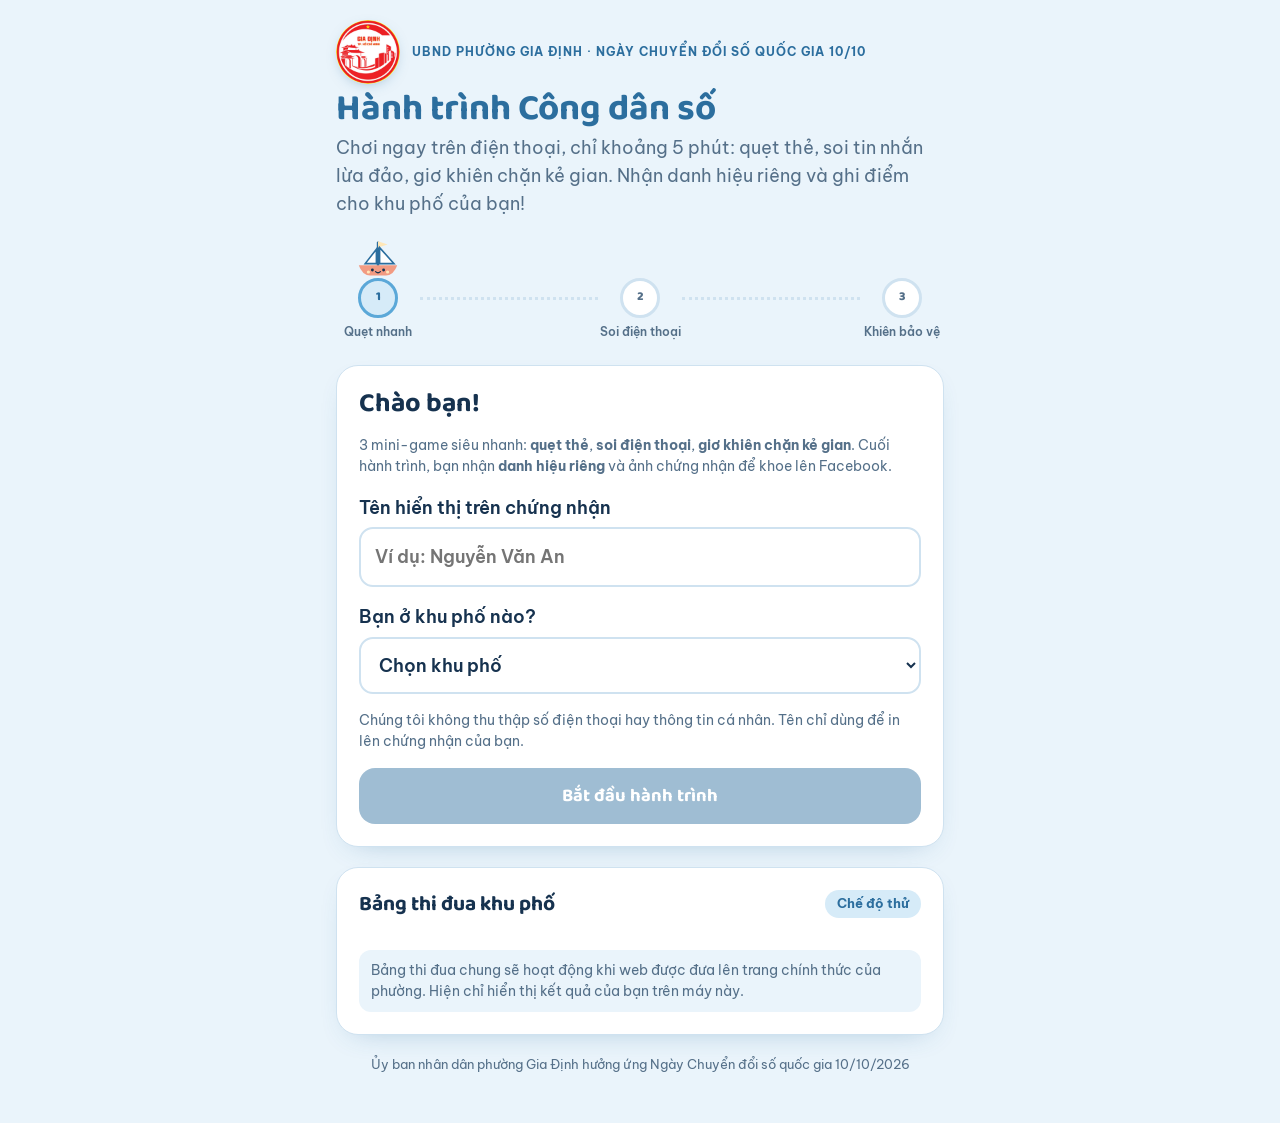
==== index.html @ 7b620f3d "Thêm web Hành trình Công dân số và game Phiêu lưu Công dân số" ====
<!doctype html>
<html lang="vi">
<head>
<meta charset="utf-8">
<meta name="viewport" content="width=device-width, initial-scale=1, viewport-fit=cover">
<title>Hành trình Công dân số</title>
<link rel="icon" href="[data-uri]">
<link rel="preconnect" href="https://fonts.googleapis.com">
<link rel="preconnect" href="https://fonts.gstatic.com" crossorigin>
<link rel="stylesheet" href="https://fonts.googleapis.com/css2?family=Baloo+2:wght@600;700;800&family=Be+Vietnam+Pro:wght@400;500;600;700&display=swap">
<style>
/* Bố cục: một thẻ trung tâm như "tấm vé hành trình", 3 trạm nối bằng đường chấm; mọi màn hình nằm trong thẻ, bảng thi đua bên dưới. */
:root{
  --bg:#EAF4FB; --card:#FFFFFF; --ink:#16324F; --muted:#557089; --line:#CFE2F0;
  --sea:#5BA8D8; --sea-deep:#2C6E9E; --sea-soft:#D6EBF8; --sand:#FFE7B8; --coral:#F29B82;
  --ok:#2E9E6B; --ok-soft:#DDF3E8; --bad:#D0563F; --bad-soft:#FBE3DD;
  --f-display:"Baloo 2","Be Vietnam Pro",system-ui,sans-serif;
  --f-body:"Be Vietnam Pro",system-ui,-apple-system,"Segoe UI",Roboto,sans-serif;
}
@media (prefers-color-scheme: dark){:root:not([data-theme="light"]){
  --bg:#0E1C2A; --card:#15283B; --ink:#E3EEF7; --muted:#9DB5CA; --line:#27425C;
  --sea:#7CC0EA; --sea-deep:#A9D6F3; --sea-soft:#1D3A55; --sand:#4A3B1C; --coral:#F2A48D;
  --ok:#6AD3A0; --ok-soft:#173A2B; --bad:#F08A74; --bad-soft:#3E2019; color-scheme:dark}}
:root[data-theme="dark"]{
  --bg:#0E1C2A; --card:#15283B; --ink:#E3EEF7; --muted:#9DB5CA; --line:#27425C;
  --sea:#7CC0EA; --sea-deep:#A9D6F3; --sea-soft:#1D3A55; --sand:#4A3B1C; --coral:#F2A48D;
  --ok:#6AD3A0; --ok-soft:#173A2B; --bad:#F08A74; --bad-soft:#3E2019; color-scheme:dark}

*{box-sizing:border-box}
[hidden]{display:none!important}
body{margin:0;background:var(--bg);color:var(--ink);font-family:var(--f-body);font-size:18px;line-height:1.55}
.wrap{max-width:640px;margin:0 auto;padding-inline:16px;padding-block:20px 48px;display:grid;gap:20px}
h1,h2,h3{font-family:var(--f-display);line-height:1.15;margin:0;text-wrap:balance}
p{margin:0}
:focus-visible{outline:3px solid var(--coral);outline-offset:2px}

.masthead{display:grid;gap:4px;text-align:left}
.eyebrow{font-size:.78rem;letter-spacing:.08em;text-transform:uppercase;color:var(--sea-deep);font-weight:700}
.masthead h1{font-size:2.3rem;color:var(--sea-deep)}
.masthead p{color:var(--muted)}
.brand{display:flex;align-items:center;gap:12px}
.brand img{width:64px;height:64px;flex:none;border-radius:50%;box-shadow:0 4px 14px -6px rgba(44,110,158,.5)}

/* Trạm */
.route{display:flex;align-items:center;gap:0;padding-block:4px}
.stop{display:grid;justify-items:center;gap:4px;flex:none;width:84px;text-align:center;font-size:.78rem;color:var(--muted);font-weight:600}
.dot{width:40px;height:40px;border-radius:50%;background:var(--card);border:3px solid var(--line);display:grid;place-items:center;font-family:var(--f-display);font-weight:800;color:var(--muted)}
.stop.on .dot{border-color:var(--sea);color:var(--sea-deep);background:var(--sea-soft)}
.stop.done .dot{border-color:var(--ok);background:var(--ok);color:var(--card)}
.path{flex:1;min-width:12px;height:0;border-top:3px dotted var(--line);margin-bottom:22px}
.path.done{border-color:var(--ok)}

/* Thuyền nhỏ chạy trên lộ trình */
.route{position:relative;padding-top:40px}
#boat{position:absolute;top:0;left:0;width:48px;height:40px;transform:translateX(var(--bx,20px));transition:transform 1.5s cubic-bezier(.45,.05,.25,1);pointer-events:none}
#boat svg,.voyage .ship svg{display:block;width:100%;height:100%;animation:bob 1.6s ease-in-out infinite}
.hull{fill:var(--coral)} .sail{fill:var(--card);stroke:var(--sea-deep);stroke-width:2} .flag{fill:var(--sand)} .face{fill:var(--ink)} .cheek{fill:var(--sand)} .mast{stroke:var(--sea-deep);stroke-width:3;stroke-linecap:round}
@keyframes bob{0%,100%{transform:translateY(0) rotate(-3deg)}50%{transform:translateY(-4px) rotate(3deg)}}

/* Cảnh qua chặng */
.voyage{position:relative;height:150px;border-radius:18px;overflow:hidden;background:linear-gradient(var(--sea-soft),var(--card))}
.voyage .sun{position:absolute;right:26px;top:18px;width:38px;height:38px;border-radius:50%;background:var(--sand);box-shadow:0 0 0 8px color-mix(in srgb,var(--sand) 45%,transparent)}
.voyage .wave{position:absolute;left:0;right:0;height:46px;background:radial-gradient(circle at 20px -8px,transparent 22px,var(--sea) 23px) 0 0/40px 46px repeat-x;animation:drift 3s linear infinite}
.voyage .wave.w1{bottom:0;opacity:.9}
.voyage .wave.w2{bottom:12px;opacity:.45;animation-duration:5s;animation-direction:reverse}
@keyframes drift{to{background-position:40px 0}}
.voyage .ship{position:absolute;bottom:26px;left:-70px;width:78px;height:64px;animation:sail 2.6s cubic-bezier(.3,.1,.3,1) forwards}
@keyframes sail{to{left:calc(100% - 100px)}}
.voyage .isle{position:absolute;bottom:22px;right:14px;width:74px;height:30px;border-radius:50% 50% 0 0;background:var(--ok)}
.voyage .isle::after{content:"";position:absolute;left:32px;top:-26px;width:4px;height:28px;background:var(--sea-deep)}
.voyage .isle::before{content:"";position:absolute;left:36px;top:-26px;width:22px;height:14px;background:var(--coral);clip-path:polygon(0 0,100% 50%,0 100%)}
.confetti{position:absolute;inset:0;pointer-events:none;overflow:hidden}
.confetti i{position:absolute;top:-14px;width:9px;height:14px;border-radius:3px;animation:fall 2.4s ease-in forwards}
@keyframes fall{to{transform:translateY(190px) rotate(540deg);opacity:0}}
.enter{animation:pop .45s cubic-bezier(.2,.9,.3,1.3)}
@keyframes pop{from{transform:translateY(14px) scale(.97)}to{transform:none}}
@media (prefers-reduced-motion: reduce){#boat svg,.voyage .ship svg,.voyage .wave,.confetti i,.enter{animation:none!important}.voyage .ship{animation:none;left:calc(100% - 100px)}#boat{transition:none}}

.card{background:var(--card);border:1px solid var(--line);border-radius:22px;padding:22px;display:grid;gap:16px;box-shadow:0 10px 30px -18px rgba(44,110,158,.45)}
label.f{display:grid;gap:6px;font-weight:600}
input[type=text],select{font:inherit;padding:14px 14px;border-radius:14px;border:2px solid var(--line);background:var(--card);color:var(--ink);min-height:54px;width:100%}
input[type=text]:focus,select:focus{border-color:var(--sea);outline:none}
.hint{font-size:.85rem;color:var(--muted)}
.btn{font:inherit;font-family:var(--f-display);font-weight:700;font-size:1.15rem;border:0;border-radius:16px;padding:12px 20px;min-height:56px;background:var(--sea-deep);color:var(--card);cursor:pointer;width:100%}
.btn.soft{background:var(--sea-soft);color:var(--sea-deep)}
.btn:disabled{opacity:.45;cursor:not-allowed}

.qhead{display:flex;justify-content:space-between;align-items:center;gap:10px;flex-wrap:wrap}
.chip{font-size:.8rem;font-weight:700;padding:4px 12px;border-radius:999px;background:var(--sea-soft);color:var(--sea-deep)}
.progress{height:8px;border-radius:99px;background:var(--sea-soft);overflow:hidden}
.progress i{display:block;height:100%;background:var(--sea);border-radius:99px;transition:width .3s}
.scene{background:var(--sand);border-radius:16px;padding:14px 16px;font-size:.98rem;display:grid;gap:4px}
.scene small{font-weight:700;font-size:.75rem;letter-spacing:.06em;text-transform:uppercase;opacity:.75}
.q{font-size:1.25rem;font-weight:600;font-family:var(--f-body)}
.opts{display:grid;gap:10px}
.opt{font:inherit;text-align:left;padding:14px 16px;border-radius:14px;border:2px solid var(--line);background:var(--card);color:var(--ink);cursor:pointer;min-height:56px}
.opt:hover:not(:disabled){border-color:var(--sea)}
.opt.right{border-color:var(--ok);background:var(--ok-soft)}
.opt.wrong{border-color:var(--bad);background:var(--bad-soft)}
.opt.picked{border-color:var(--sea);background:var(--sea-soft)}
.opt:disabled{cursor:default}
.two{grid-template-columns:1fr 1fr}
.explain{border-radius:14px;padding:12px 14px;font-size:.95rem}
.explain.ok{background:var(--ok-soft)}
.explain.no{background:var(--bad-soft)}
.order-pool,.order-picked{display:grid;gap:8px}
.order-picked{min-height:56px;border:2px dashed var(--line);border-radius:14px;padding:8px;counter-reset:s}
.order-picked .opt{counter-increment:s}
.order-picked .opt::before{content:counter(s) ". ";font-weight:700;color:var(--sea-deep)}

.end-hero{position:relative}
.score-big{font-family:var(--f-display);font-size:3.2rem;font-weight:800;color:var(--sea-deep);line-height:1;font-variant-numeric:tabular-nums}
.cert{width:100%;height:auto;border-radius:12px;border:1px solid var(--line)}

.board{display:grid;gap:8px;margin:0;padding:0;list-style:none;counter-reset:r}
.board li{display:grid;grid-template-columns:34px 1fr auto;gap:10px;align-items:center;padding:10px 12px;border-radius:12px;background:var(--bg);counter-increment:r}
.board li::before{content:counter(r);font-family:var(--f-display);font-weight:800;color:var(--sea-deep);text-align:center}
.board li.me{outline:2px solid var(--sea)}
.board .n{min-width:0}
.board .n small{display:block;color:var(--muted);font-size:.8rem}
.board .p{font-family:var(--f-display);font-weight:800;font-variant-numeric:tabular-nums}
.bar{height:6px;border-radius:9px;background:var(--sea-soft);margin-top:4px;overflow:hidden}
.bar i{display:block;height:100%;background:var(--coral)}
.note{font-size:.85rem;color:var(--muted);background:var(--bg);border-radius:12px;padding:10px 12px}
footer{font-size:.8rem;color:var(--muted);text-align:center}
@media (prefers-reduced-motion: reduce){*{transition:none!important}}

/* ====== Bản 2: mini-game ====== */
.hud{display:flex;align-items:center;gap:8px;flex-wrap:wrap;position:sticky;top:0;z-index:5;background:var(--card);margin:-8px -8px 0;padding:8px;border-radius:14px}
.hud .chip{flex:none}
.hud .sp{flex:1}
.scorepill{font-family:var(--f-display);font-weight:800;font-size:1.15rem;color:var(--sea-deep);font-variant-numeric:tabular-nums;background:var(--sea-soft);border-radius:999px;padding:2px 14px;transition:transform .2s}
.scorepill.bump{animation:bump .35s}
@keyframes bump{50%{transform:scale(1.25)}}
.combo{font-family:var(--f-display);font-weight:800;font-size:.95rem;color:#fff;background:linear-gradient(90deg,#F2994A,#EB5757);border-radius:999px;padding:2px 12px;opacity:0;transform:scale(.6);transition:opacity .2s,transform .2s}
.combo.on{opacity:1;transform:scale(1)}
.combo.on.hot{animation:flame .6s ease-in-out infinite alternate}
@keyframes flame{to{box-shadow:0 0 16px 2px rgba(235,87,87,.6)}}
.iconbtn{font:inherit;border:2px solid var(--line);background:var(--card);color:var(--ink);border-radius:999px;width:40px;height:40px;display:grid;place-items:center;cursor:pointer;font-size:1rem}
.float{position:fixed;pointer-events:none;font-family:var(--f-display);font-weight:800;font-size:1.6rem;z-index:50;animation:floatup 1s ease-out forwards;text-shadow:0 2px 0 var(--card)}
.float.ok{color:var(--ok)} .float.no{color:var(--bad)}
@keyframes floatup{from{transform:translate(-50%,0) scale(.8);opacity:1}to{transform:translate(-50%,-70px) scale(1.15);opacity:0}}
.shake{animation:shake .4s}
@keyframes shake{20%{transform:translateX(-8px)}40%{transform:translateX(8px)}60%{transform:translateX(-5px)}80%{transform:translateX(5px)}}
.flash-ok{animation:fok .5s} .flash-no{animation:fno .5s}
@keyframes fok{from{box-shadow:0 0 0 6px var(--ok)}}
@keyframes fno{from{box-shadow:0 0 0 6px var(--bad)}}

.intro{display:grid;gap:14px;text-align:center;justify-items:center}
.intro .big{font-size:3rem;line-height:1}
.intro h2{font-size:1.9rem;color:var(--sea-deep)}
.intro ul{text-align:left;margin:0;padding-left:1.1em;display:grid;gap:6px;color:var(--muted)}
.count3{font-family:var(--f-display);font-size:5rem;font-weight:800;color:var(--coral);animation:cnt .8s ease-out}
@keyframes cnt{from{transform:scale(2.2);opacity:0}to{transform:scale(1);opacity:1}}

/* Chặng 1: quẹt thẻ */
.deck{position:relative;height:290px;touch-action:pan-y;user-select:none}
.deck .ghost{position:absolute;inset:14px 18px -8px;border-radius:24px;background:var(--sea-soft);transform:rotate(-3deg)}
.swipe{position:absolute;inset:0;border-radius:24px;background:linear-gradient(160deg,var(--card),var(--sea-soft));border:2px solid var(--line);display:grid;place-items:center;padding:34px 22px 64px;text-align:center;font-size:1.2rem;font-weight:600;cursor:grab;touch-action:none;box-shadow:0 14px 30px -18px rgba(22,50,79,.5);animation:dealin .35s cubic-bezier(.2,.9,.3,1.2)}
@keyframes dealin{from{transform:translateY(30px) scale(.9);opacity:0}}
.swipe.fly{transition:transform .35s ease-in,opacity .35s}
.swipe .tag{position:absolute;top:14px;left:16px;font-size:.72rem;font-weight:700;letter-spacing:.08em;text-transform:uppercase;color:var(--sea-deep)}
.stamp{position:absolute;top:18px;font-family:var(--f-display);font-weight:800;font-size:1.6rem;padding:2px 12px;border:4px solid;border-radius:10px;opacity:0}
.stamp.yes{right:16px;color:var(--ok);transform:rotate(12deg)}
.stamp.no{left:16px;color:var(--bad);transform:rotate(-12deg)}
.timer{height:10px;border-radius:99px;background:var(--sea-soft);overflow:hidden}
.timer i{display:block;height:100%;width:100%;background:linear-gradient(90deg,var(--ok),#F2C94C,var(--bad));background-size:300% 100%;transform-origin:left}
.timer.run i{animation:tick var(--t,12s) linear forwards}
@keyframes tick{from{transform:scaleX(1);background-position:0 0}to{transform:scaleX(0);background-position:100% 0}}
.yn{display:grid;grid-template-columns:1fr 1fr;gap:10px}
.btn.no{background:var(--bad)} .btn.yes{background:var(--ok)}
.fb{border-radius:14px;padding:10px 14px;font-size:.95rem;min-height:3.2em}
.fb.ok{background:var(--ok-soft)} .fb.no{background:var(--bad-soft)}
.fb:empty{background:transparent}

/* Chặng 2: điện thoại */
.phone{margin:0 auto;width:min(100%,330px);border-radius:38px;background:#111;padding:12px;box-shadow:0 18px 40px -20px rgba(0,0,0,.7)}
.phone.buzz{animation:buzz .5s}
@keyframes buzz{10%,50%,90%{transform:translateX(-3px) rotate(-1deg)}30%,70%{transform:translateX(3px) rotate(1deg)}}
.screen{border-radius:28px;min-height:330px;background:linear-gradient(170deg,#1f3b57,#0f2236);color:#fff;padding:14px 12px 16px;display:grid;align-content:start;gap:10px;position:relative;overflow:hidden}
.sbar{display:flex;justify-content:space-between;font-size:.72rem;opacity:.8;padding:0 8px}
.notif{background:rgba(255,255,255,.95);color:#16324F;border-radius:18px;padding:12px 14px;display:grid;gap:6px;animation:drop .5s cubic-bezier(.2,.9,.3,1.3)}
@keyframes drop{from{transform:translateY(-120%);opacity:0}}
.notif .app{display:flex;align-items:center;gap:8px;font-size:.75rem;font-weight:700;color:#557089;text-transform:uppercase;letter-spacing:.05em}
.notif .app b{width:22px;height:22px;border-radius:6px;display:grid;place-items:center;color:#fff;font-size:.7rem}
.notif .from{font-weight:700;font-size:1rem}
.notif .msg{font-size:1rem;line-height:1.6}
.callbox{display:grid;justify-items:center;gap:6px;padding:10px 0;text-align:center;animation:drop .5s}
.callbox .av{width:74px;height:74px;border-radius:50%;background:linear-gradient(135deg,#F29B82,#F2C94C);display:grid;place-items:center;font-family:var(--f-display);font-weight:800;font-size:1.8rem;color:#16324F;animation:ring 1.2s ease-out infinite}
@keyframes ring{0%{box-shadow:0 0 0 0 rgba(255,255,255,.5)}100%{box-shadow:0 0 0 22px rgba(255,255,255,0)}}
.callbox .who{font-weight:700;font-size:1.1rem}
.callbox .sub{font-size:.8rem;opacity:.75}
.bubble{background:rgba(255,255,255,.95);color:#16324F;border-radius:16px 16px 16px 4px;padding:10px 12px;font-size:1rem;line-height:1.6;animation:drop .5s}
.seg{border-radius:6px;padding:1px 2px;cursor:pointer;transition:background .2s;-webkit-tap-highlight-color:transparent}
.seg:hover{background:rgba(91,168,216,.18)}
.seg.found,.seg.reveal{background:#FBE3DD;color:#B03A22;outline:2px solid #D0563F}
.seg.found::after,.seg.reveal::after{content:attr(data-f);display:inline-block;margin-left:4px;vertical-align:1px;white-space:nowrap;background:#D0563F;color:#fff;font-size:.68rem;font-weight:700;padding:1px 6px;border-radius:6px;z-index:2;animation:pop .3s}
.seg.nope{animation:shake .35s}
.seg.done{cursor:default}
.scan{font-size:.9rem;color:var(--muted);text-align:center}
.scan b{color:var(--coral)}
.verdict{display:grid;grid-template-columns:1fr 1fr;gap:10px}
.stampbig{position:absolute;inset:0;display:grid;place-items:center;pointer-events:none}
.stampbig span{font-family:var(--f-display);font-weight:800;font-size:2.2rem;padding:4px 18px;border:5px solid;border-radius:14px;transform:rotate(-12deg);background:rgba(255,255,255,.9);animation:slam .35s cubic-bezier(.2,.9,.3,1.4)}
.swipe .stampbig{inset:auto 0 16px 0;display:flex;justify-content:center}
.swipe .stampbig span{font-size:1.5rem;background:var(--card)}
@keyframes slam{from{transform:rotate(-12deg) scale(2.4);opacity:0}}

/* Chặng 3: khiên */
.arena{position:relative;height:250px;border-radius:20px;background:radial-gradient(circle at 50% 110%,var(--sea-soft) 0 45%,transparent 46%),linear-gradient(var(--bg),var(--card));overflow:hidden;border:1px solid var(--line)}
.hero{position:absolute;left:50%;bottom:14px;transform:translateX(-50%);width:70px;height:70px;border-radius:50%;background:var(--sea-deep);display:grid;place-items:center;color:#fff;font-family:var(--f-display);font-weight:800;font-size:.8rem;text-align:center;line-height:1.1}
.hero::before{content:"";position:absolute;inset:-16px;border-radius:50%;border:4px solid transparent}
.hero.guard::before{border-color:var(--ok);background:color-mix(in srgb,var(--ok) 18%,transparent);animation:guard .6s ease-out}
.hero.hit{animation:shake .4s;background:var(--bad)}
@keyframes guard{from{transform:scale(.4);opacity:0}}
.attack{position:absolute;left:50%;top:10px;width:min(86%,420px);transform:translateX(-50%);background:var(--card);border:2px solid var(--bad);color:var(--ink);border-radius:16px;padding:10px 12px;font-size:.98rem;font-weight:600;text-align:center;box-shadow:0 10px 24px -14px rgba(208,86,63,.7)}
.attack small{display:block;color:var(--bad);font-size:.72rem;letter-spacing:.08em;text-transform:uppercase;font-weight:800}
.attack.go{animation:approach var(--t,12s) linear forwards}
@keyframes approach{to{top:110px}}
.attack.blocked{animation:burst .5s ease-out forwards}
@keyframes burst{to{transform:translateX(-50%) scale(1.3);opacity:0;filter:blur(2px)}}
.attack.through{animation:none;top:110px;border-style:dashed}
.shields{display:grid;gap:10px}
.shield{font:inherit;font-weight:600;text-align:left;display:flex;gap:10px;align-items:center;padding:12px 14px;border-radius:14px;border:2px solid var(--line);background:var(--card);color:var(--ink);cursor:pointer;min-height:56px}
.shield::before{content:"";flex:none;width:26px;height:30px;background:var(--sea);clip-path:polygon(50% 0,100% 18%,92% 62%,50% 100%,8% 62%,0 18%)}
.shield:hover:not(:disabled){border-color:var(--sea)}
.shield.right{border-color:var(--ok);background:var(--ok-soft)} .shield.right::before{background:var(--ok)}
.shield.wrong{border-color:var(--bad);background:var(--bad-soft)} .shield.wrong::before{background:var(--bad)}
.shield:disabled{cursor:default}

/* Danh hiệu */
.badge{display:grid;justify-items:center;gap:8px;text-align:center;perspective:800px}
.medal{width:150px;height:150px;animation:flipin 1s cubic-bezier(.2,.9,.3,1.2)}
@keyframes flipin{from{transform:rotateY(540deg) scale(.3);opacity:0}}
.badge .lbl{font-size:.8rem;font-weight:700;letter-spacing:.08em;text-transform:uppercase;color:var(--muted)}
.badge h2{font-size:2rem;color:var(--coral)}
.statrow{display:grid;grid-template-columns:repeat(3,1fr);gap:8px}
.stat{background:var(--bg);border-radius:14px;padding:10px 6px;text-align:center}
.stat b{display:block;font-family:var(--f-display);font-size:1.4rem;color:var(--sea-deep);font-variant-numeric:tabular-nums}
.stat span{font-size:.75rem;color:var(--muted)}
@media (prefers-reduced-motion: reduce){.swipe,.notif,.bubble,.callbox,.medal,.stampbig span,.count3,.float{animation:none!important}.attack.go{animation-duration:0s}}

</style>
</head>
<body>

<div class="wrap">
  <header class="masthead">
    <div class="brand">
      <img id="logo" src="[data-uri]" alt="Logo phường Gia Định, TP. Hồ Chí Minh" width="64" height="64">
      <span class="eyebrow">UBND phường Gia Định · Ngày Chuyển đổi số quốc gia 10/10</span>
    </div>
    <h1>Hành trình Công dân số</h1>
    <p>Chơi ngay trên điện thoại, chỉ khoảng 5 phút: quẹt thẻ, soi tin nhắn lừa đảo, giơ khiên chặn kẻ gian. Nhận danh hiệu riêng và ghi điểm cho khu phố của bạn!</p>
  </header>

  <nav class="route" aria-label="Các chặng">
    <div id="boat"><svg viewBox="0 0 60 50" aria-hidden="true"><line class="mast" x1="30" y1="6" x2="30" y2="34"/><path class="flag" d="M30 4 L42 8 L30 12Z"/><path class="sail" d="M32 12 L50 32 L32 32Z"/><path class="sail" d="M28 14 L14 32 L28 32Z"/><path class="hull" d="M6 34 H54 Q50 46 40 47 H20 Q10 46 6 34Z"/><circle class="face" cx="23" cy="40" r="1.8"/><circle class="face" cx="37" cy="40" r="1.8"/><path d="M27 42 Q30 45 33 42" fill="none" stroke="var(--ink)" stroke-width="1.6" stroke-linecap="round"/><circle class="cheek" cx="18" cy="42.5" r="2"/><circle class="cheek" cx="42" cy="42.5" r="2"/></svg></div>
    <div class="stop" id="st-0"><span class="dot">1</span>Quẹt nhanh</div>
    <span class="path" id="pa-0"></span>
    <div class="stop" id="st-1"><span class="dot">2</span>Soi điện thoại</div>
    <span class="path" id="pa-1"></span>
    <div class="stop" id="st-2"><span class="dot">3</span>Khiên bảo vệ</div>
  </nav>

  <!-- Màn bắt đầu -->
  <section class="card" id="scr-start">
    <h2>Chào bạn!</h2>
    <p class="hint">3 mini-game siêu nhanh: <b>quẹt thẻ</b>, <b>soi điện thoại</b>, <b>giơ khiên chặn kẻ gian</b>. Cuối hành trình, bạn nhận <b>danh hiệu riêng</b> và ảnh chứng nhận để khoe lên Facebook.</p>
    <label class="f" for="name">Tên hiển thị trên chứng nhận
      <input type="text" id="name" maxlength="40" placeholder="Ví dụ: Nguyễn Văn An" autocomplete="off">
    </label>
    <label class="f" for="kp">Bạn ở khu phố nào?
      <select id="kp"></select>
    </label>
    <p class="hint">Chúng tôi không thu thập số điện thoại hay thông tin cá nhân. Tên chỉ dùng để in lên chứng nhận của bạn.</p>
    <button class="btn" id="go" type="button">Bắt đầu hành trình</button>
  </section>

  <!-- Màn chơi -->
  <section class="card" id="scr-play" hidden>
    <div class="hud">
      <span class="chip" id="hud-stage"></span>
      <span class="combo" id="hud-combo">COMBO x2</span>
      <span class="sp"></span>
      <span class="scorepill" id="hud-score">0</span>
      <button class="iconbtn" id="snd" type="button" aria-label="Tắt âm thanh" title="Bật/tắt âm thanh">♪</button>
    </div>
    <div id="play"></div>
  </section>


  <!-- Màn qua trạm -->
  <section class="card" id="scr-stage" hidden>
    <div class="voyage" id="voyage"><span class="sun"></span><span class="isle"></span><div class="ship"><svg viewBox="0 0 60 50" aria-hidden="true"><line class="mast" x1="30" y1="6" x2="30" y2="34"/><path class="flag" d="M30 4 L42 8 L30 12Z"/><path class="sail" d="M32 12 L50 32 L32 32Z"/><path class="sail" d="M28 14 L14 32 L28 32Z"/><path class="hull" d="M6 34 H54 Q50 46 40 47 H20 Q10 46 6 34Z"/><circle class="face" cx="23" cy="40" r="1.8"/><circle class="face" cx="37" cy="40" r="1.8"/><path d="M27 42 Q30 45 33 42" fill="none" stroke="var(--ink)" stroke-width="1.6" stroke-linecap="round"/><circle class="cheek" cx="18" cy="42.5" r="2"/><circle class="cheek" cx="42" cy="42.5" r="2"/></svg></div><span class="wave w2"></span><span class="wave w1"></span><div class="confetti" id="conf-s"></div></div>
    <span class="chip" id="sg-chip"></span>
    <h2 id="sg-title"></h2>
    <p id="sg-text"></p>
    <button class="btn" id="sg-next" type="button">Sang chặng tiếp theo</button>
  </section>

  <!-- Màn kết thúc -->
  <section class="card end-hero" id="scr-end" hidden>
    <div class="confetti" id="conf-e"></div>
    <div class="badge">
      <span class="lbl">Danh hiệu của bạn</span>
      <div id="medal"></div>
      <h2 id="end-title"></h2>
      <p id="end-msg"></p>
    </div>
    <div class="statrow">
      <div class="stat"><b id="end-score">0</b><span id="end-max">điểm</span></div>
      <div class="stat"><b id="end-combo">0</b><span>combo dài nhất</span></div>
      <div class="stat"><b id="end-flags">0</b><span>dấu hiệu lừa soi ra</span></div>
    </div>
    <canvas id="cv" width="1200" height="840" hidden></canvas>
    <img id="cert" class="cert" alt="Chứng nhận hoàn thành Hành trình Công dân số">
    <p class="hint" id="save-hint">Trên điện thoại: nhấn giữ vào ảnh để lưu, rồi chia sẻ lên Facebook kèm #CongDanSoGiaDinh và thách bạn bè vượt điểm của bạn!</p>
    <button class="btn" id="save" type="button" hidden>Lưu ảnh chứng nhận</button>
    <button class="btn soft" id="again" type="button">Chơi lại để nâng điểm</button>
  </section>



  <section class="card" id="board-card">
    <div class="qhead"><h3>Bảng thi đua khu phố</h3><span class="chip" id="board-mode">Đang tải</span></div>
    <ol class="board" id="board"></ol>
    <p class="note" id="board-note">Đang kết nối bảng thi đua…</p>
  </section>

  <footer>Ủy ban nhân dân phường Gia Định hưởng ứng Ngày Chuyển đổi số quốc gia 10/10/2026</footer>
</div>

<script>
/* ===== Nội dung ===== */
const STAGES=[
 {name:"Quẹt nhanh",how:["Mỗi thẻ là một câu về dịch vụ số.","Quẹt PHẢI nếu ĐÚNG, quẹt TRÁI nếu SAI (hoặc bấm nút).","Có đồng hồ đếm ngược. Trả lời đúng liên tiếp để ăn COMBO!"],done:"Tay nhanh, đầu chắc! Bạn đã nắm vững kiến thức số."},
 {name:"Soi điện thoại",how:["Tin nhắn, email, cuộc gọi sẽ lần lượt hiện lên điện thoại.","Chạm vào những chỗ đáng ngờ để soi (+5 điểm mỗi dấu hiệu).","Rồi quyết định: CHẶN hay AN TOÀN?"],done:"Mắt tinh lắm! Kẻ gian khó lừa được bạn."},
 {name:"Khiên bảo vệ",how:["Kẻ gian tung đòn tấn công, lao dần về phía bạn.","Chọn đúng KHIÊN để chặn trước khi hết giờ.","Cuối chặng có nhiệm vụ đặc biệt!"],done:"Bạn đã sẵn sàng dùng dịch vụ số an toàn."}
];
const CARDS=[
 {t:"Tài khoản định danh điện tử mức 2 dùng được đầy đủ tiện ích trên VNeID.",a:true,e:"Mức 2 được Công an thu nhận ảnh chân dung, vân tay trực tiếp nên dùng được đầy đủ tiện ích."},
 {t:"Trang web có hình quốc huy trên đầu trang chắc chắn là trang của cơ quan nhà nước.",a:false,e:"Quốc huy có thể bị làm giả. Hãy xem tên miền: trang nhà nước kết thúc bằng .gov.vn."},
 {t:"Dịch vụ công \"toàn trình\" là từ nộp hồ sơ, nộp phí đến nhận kết quả đều làm trên mạng.",a:true,e:"Đúng vậy, làm trọn vẹn trên mạng, không phải mang bản giấy lên phường."},
 {t:"Ảnh chụp chữ ký tay dán vào văn bản có giá trị như chữ ký số.",a:false,e:"Ảnh chữ ký ai cũng sao chép được. Chữ ký số xác thực được người ký và phát hiện nếu văn bản bị sửa."},
 {t:"Bằng lái xe, thẻ BHYT đã tích hợp trên VNeID có giá trị như bản giấy khi xuất trình.",a:true,e:"Giấy tờ đã tích hợp và hiển thị trên VNeID có giá trị như xuất trình bản giấy."},
 {t:"Làm tài khoản định danh điện tử mức 2 phải trả phí.",a:false,e:"Cấp tài khoản định danh điện tử là miễn phí."},
 {t:"Có thể tra cứu tiến độ hồ sơ trực tuyến bằng mã hồ sơ.",a:true,e:"Nhớ lưu mã hồ sơ sau khi nộp để tra cứu bất cứ lúc nào."},
 {t:"Cán bộ phường có thể gọi điện, yêu cầu bạn cài ứng dụng qua đường link để làm hồ sơ.",a:false,e:"Cơ quan nhà nước không yêu cầu cài ứng dụng qua link gửi riêng. Chỉ cài ứng dụng từ CH Play hoặc App Store."}
];
const F=(t,f)=>({t,f});
const PHONE=[
 {kind:"sms",app:"Tin nhắn",col:"#2E9E6B",from:"NGANHANG",scam:true,
  segs:["Quý khách cần cập nhật sinh trắc học ",F("trước 17h hôm nay","Hối thúc gấp")," để tránh ",F("bị khóa tài khoản","Đe dọa"),". Truy cập: ",F("nganhang-sinhtrachoc.com","Link lạ")],
  e:"Kẻ gian có thể giả tên thương hiệu để tin nhắn chen vào luồng tin thật. Ngân hàng không gửi link bắt cập nhật sinh trắc học. Hãy làm trong ứng dụng chính thức."},
 {kind:"email",app:"Email",col:"#2C6E9E",from:"Cổng Dịch vụ công",scam:true,
  segs:["Gửi từ: ",F("thongbao@dvc-hoso.com","Địa chỉ lạ"),". Hồ sơ của bạn đã bị trả lại. Bấm Xem chi tiết để bổ sung: ",F("dichvucong.gov.vn.xacthuc-hoso.com","Tên miền giả")],
  e:"Hãy đọc phần cuối tên miền: ở đây là xacthuc-hoso.com, chữ gov.vn đứng trước chỉ để đánh lừa."},
 {kind:"app",app:"VNeID",col:"#D0563F",from:"Thông báo hồ sơ",scam:false,ctx:"Bối cảnh: bạn vừa nộp hồ sơ trên Cổng Dịch vụ công.",
  segs:["Hồ sơ của bạn đã được tiếp nhận. ","Mã hồ sơ: G01-261010-0012. ","Theo dõi tiến độ trong mục Dịch vụ công của ứng dụng."],
  e:"Thông báo đến từ ứng dụng chính thức, khớp với việc bạn vừa làm, không kèm link lạ và không đòi mật khẩu hay tiền."},
 {kind:"call",who:"Con trai",sub:"Cuộc gọi video Messenger · hình hơi giật, giọng hơi lạ",av:"C",scam:true,
  segs:["Mẹ ơi con đang ",F("cấp cứu","Tạo hoảng loạn"),", mẹ ",F("chuyển gấp 20 triệu","Đòi tiền gấp")," vào tài khoản bạn con nhé, ",F("đừng nói với ai","Cô lập nạn nhân"),". Con tắt máy đây!"],
  e:"Kẻ gian có thể giả mặt, giả giọng (deepfake). Hãy gọi lại vào số điện thoại quen để xác minh trước khi chuyển tiền."},
 {kind:"zalo",app:"Zalo",col:"#0068FF",from:"Ban điều hành khu phố",scam:false,
  segs:["Nhắc bà con: hồ sơ, thủ tục chỉ nộp trên Cổng Dịch vụ công hoặc ứng dụng VNeID. ","Phường không thu tiền qua tin nhắn. ","Có thắc mắc, bà con liên hệ trực tiếp Bộ phận Một cửa của phường."],
  e:"Tin nhắc nhở không có link, không đòi tiền hay mã OTP, và hướng bà con đến kênh chính thức."},
 {kind:"call",who:"0909 *** 123",sub:"Tự xưng nhân viên điện lực · cuộc gọi thoại",av:"?",scam:true,
  segs:["Nhà anh chị đang nợ tiền điện, ",F("tối nay sẽ cắt điện","Đe dọa"),". Anh chị ",F("cài ứng dụng qua link","Link cài app lạ")," em gửi qua Zalo để thanh toán ngay nhé."],
  e:"Cài ứng dụng từ link lạ có thể bị chiếm quyền điện thoại và tài khoản ngân hàng. Hãy tra cứu, thanh toán tiền điện trong ứng dụng chính thức."}
];
const ATTACKS=[
 {tag:"Tấn công tài khoản",t:"Kẻ gian đã có mật khẩu Facebook của bạn và đang đăng nhập!",a:"Bật xác thực hai lớp",e:"Có mật khẩu nhưng thiếu lớp xác thực thứ hai, kẻ gian vẫn không vào được."},
 {tag:"Bẫy chuyển nhầm",t:"5 triệu \"chuyển nhầm\" vào tài khoản bạn, rồi có người gọi đòi chuyển trả sang tài khoản khác.",a:"Báo ngân hàng tra soát",e:"Đừng tự chuyển trả. Để ngân hàng xử lý theo quy trình tra soát."},
 {tag:"QR dán đè",t:"Mã QR ở quầy hàng có thể đã bị dán đè bằng mã của kẻ gian.",a:"Kiểm tra tên người nhận",e:"Luôn xem tên người nhận hiện trên ứng dụng ngân hàng trước khi xác nhận."},
 {tag:"Xin ảnh căn cước",t:"Tin nhắn: \"Gửi ảnh 2 mặt căn cước để nhận quà tri ân khách hàng!\"",a:"Không gửi giấy tờ cho người lạ",e:"Ảnh căn cước có thể bị dùng để mở tài khoản, vay tiền đứng tên bạn."},
 {tag:"Xin mã OTP",t:"Người lạ gọi: \"Em gửi nhầm mã OTP vào máy anh, đọc lại giúp em với!\"",a:"Không đọc mã OTP cho ai",e:"OTP là chìa khóa tài khoản. Không ai có quyền xin mã này, kể cả người tự xưng nhân viên ngân hàng."}
];
const DECOYS=["Làm theo cho nhanh","Chuyển tiền để xong chuyện","Đổi hình đại diện"];
const SHIELDS=ATTACKS.map(a=>a.a).concat(DECOYS);
const ORDER={q:"Nhiệm vụ cuối: sắp xếp đúng thứ tự nộp hồ sơ trực tuyến",o:["Đăng nhập bằng tài khoản VNeID","Chọn thủ tục cần làm","Điền thông tin, đính kèm giấy tờ","Nộp hồ sơ và lưu mã hồ sơ","Theo dõi và nhận kết quả"],e:"Nhớ lưu mã hồ sơ để tra cứu tiến độ."};

const P=10,CB=5,FP=5,T1=12,T3=12;
const NFLAGS=PHONE.reduce((n,m)=>n+m.segs.filter(s=>s.f).length,0);
const NANS=CARDS.length+PHONE.length+ATTACKS.length+1;
const MAX=NANS*P+Math.max(0,NANS-2)*CB+NFLAGS*FP;

/* ===== Tiện ích ===== */
const $=id=>document.getElementById(id);
const esc=s=>String(s).replace(/[&<>"]/g,c=>({"&":"&amp;","<":"&lt;",">":"&gt;",'"':"&quot;"}[c]));
const shuffle=a=>{for(let i=a.length-1;i>0;i--){const j=Math.random()*(i+1)|0;[a[i],a[j]]=[a[j],a[i]]}return a};
/* 50 khu phố theo Nghị quyết số 12/NQ-HĐND ngày 22/6/2026 của HĐND phường Gia Định */
const KP_SO=[1,2,4,5,6,8,9,10,11,12,13,16,17,20,21,22,23,24,25,26,27,28,29,30,31,32,33,35,37,39,40,41,43,44,45,47,48,49,51,52,53,54,55,56,57,58,59,60,61,62];
$("kp").innerHTML='<option value="">Chọn khu phố</option>'+KP_SO.map(n=>`<option value="kp${String(n).padStart(2,"0")}">Khu phố ${n}</option>`).join("");
const kpName=v=>/^kp\d+$/.test(v)?"Khu phố "+parseInt(v.slice(2),10):v;
const play=$("play");

let st={};
function reset(){st={s:0,score:0,combo:0,best:0,flags:0,name:$("name").value.trim(),kp:$("kp").value,stat:[{ok:0,n:0},{ok:0,n:0},{ok:0,n:0}]}}
function show(id){["scr-start","scr-play","scr-stage","scr-end"].forEach(s=>$(s).hidden=s!==id);const el=$(id);el.classList.remove("enter");void el.offsetWidth;el.classList.add("enter");el.scrollIntoView({block:"start"})}
let boatAt=0;
function moveBoat(k){boatAt=k;const s=$("st-"+k);$("boat").style.setProperty("--bx",(s.offsetLeft+s.offsetWidth/2-24)+"px")}
addEventListener("resize",()=>moveBoat(boatAt));
const CONF=["var(--coral)","var(--sea)","var(--sand)","var(--ok)","var(--sea-deep)"];
function confetti(id,n=26){const c=$(id);c.innerHTML=Array.from({length:n},(_,i)=>`<i style="left:${Math.random()*100}%;background:${CONF[i%5]};animation-delay:${(Math.random()*.6).toFixed(2)}s;transform:rotate(${Math.random()*180}deg)"></i>`).join("")}
function replay(el){el.style.animation="none";void el.offsetWidth;el.style.animation=""}
function route(cur,allDone){
  for(let k=0;k<3;k++){const el=$("st-"+k);el.classList.toggle("on",k===cur&&!allDone);el.classList.toggle("done",allDone||k<cur)}
  for(let k=0;k<2;k++)$("pa-"+k).classList.toggle("done",allDone||k<cur);
  moveBoat(allDone?2:cur);
}
route(0,false);

/* Âm thanh, rung, hiệu ứng */
let AC=null,soundOn=true;
function beep(kind){
  if(!soundOn)return;
  try{
    AC=AC||new (window.AudioContext||window.webkitAudioContext)();
    const seq={ok:[660,880],no:[240,170],tap:[520],flag:[880,1175],go:[440],win:[523,659,784,1047]}[kind]||[520];
    seq.forEach((f,i)=>{const o=AC.createOscillator(),g=AC.createGain(),t=AC.currentTime+i*.09;
      o.type=kind==="no"?"sawtooth":"triangle";o.frequency.value=f;
      g.gain.setValueAtTime(.0001,t);g.gain.exponentialRampToValueAtTime(.12,t+.02);g.gain.exponentialRampToValueAtTime(.0001,t+.2);
      o.connect(g).connect(AC.destination);o.start(t);o.stop(t+.22)});
  }catch(e){}
}
$("snd").onclick=()=>{soundOn=!soundOn;$("snd").textContent=soundOn?"♪":"×";$("snd").setAttribute("aria-label",soundOn?"Tắt âm thanh":"Bật âm thanh");if(soundOn)beep("tap")};
const vib=p=>{try{navigator.vibrate&&navigator.vibrate(p)}catch(e){}};
function floatAt(el,text,ok){
  const r=el.getBoundingClientRect(),f=document.createElement("div");
  f.className="float "+(ok?"ok":"no");f.textContent=text;
  f.style.left=(r.left+r.width/2)+"px";f.style.top=(r.top+Math.min(r.height/2,40))+"px";
  document.body.appendChild(f);setTimeout(()=>f.remove(),1000);
}
function focusPlay(){const r=$("scr-play").getBoundingClientRect();if(r.top<-4||r.top>140)$("scr-play").scrollIntoView({block:"start"})}
function fx(el,cls){el.classList.remove(cls);void el.offsetWidth;el.classList.add(cls)}
function hud(){
  const s=$("hud-score");s.textContent=st.score;fx(s,"bump");
  const c=$("hud-combo");c.classList.toggle("on",st.combo>=2);c.classList.toggle("hot",st.combo>=3);
  c.textContent=st.combo>=3?"COMBO x"+st.combo+" · +"+CB:"COMBO x"+st.combo;
}
function award(ok,el){
  const S=st.stat[st.s];S.n++;
  let pts=0;
  if(ok){S.ok++;st.combo++;st.best=Math.max(st.best,st.combo);pts=P+(st.combo>=3?CB:0);st.score+=pts;beep("ok");vib(40);floatAt(el,"+"+pts,true);fx($("scr-play"),"flash-ok")}
  else{st.combo=0;beep("no");vib([120,60,120]);floatAt(el,"Ôi, sai rồi!",false);fx($("scr-play"),"shake")}
  hud();return pts;
}
let keyH=null;
addEventListener("keydown",e=>{if(keyH)keyH(e)});
function nextBtn(label,fn,auto){
  const b=document.createElement("button");b.className="btn";b.type="button";b.textContent=label;
  let t=auto?setTimeout(()=>b.click(),auto):null;
  b.onclick=()=>{clearTimeout(t);b.onclick=null;fn()};
  return b;
}

/* ===== Luồng chơi ===== */
$("kp").addEventListener("change",()=>{$("go").disabled=!$("kp").value});
$("go").disabled=true;
$("go").addEventListener("click",()=>{reset();hud();intro(0)});

function intro(s){
  st.s=s;route(s,false);show("scr-play");keyH=null;
  $("hud-stage").textContent="Chặng "+(s+1)+" · "+STAGES[s].name;
  play.innerHTML=`<div class="intro"><div class="count3" style="animation:none;color:var(--sea-deep)">${s+1}</div><h2>${STAGES[s].name}</h2><ul>${STAGES[s].how.map(h=>`<li>${esc(h)}</li>`).join("")}</ul></div>`;
  play.firstChild.appendChild(nextBtn("Sẵn sàng!",()=>countdown(()=>[g1,g2,g3][s]())));
}
function countdown(fn){
  let n=3;const tick=()=>{
    if(n===0){beep("win");return fn()}
    play.innerHTML=`<div class="intro"><div class="count3">${n}</div><p class="hint">Chuẩn bị…</p></div>`;beep("go");n--;setTimeout(tick,650);
  };tick();
}
function stageDone(s){
  keyH=null;
  if(s>=2)return end();
  show("scr-stage");replay($("voyage").querySelector(".ship"));confetti("conf-s");beep("win");
  setTimeout(()=>route(s+1,false),350);
  const S=st.stat[s];
  $("sg-chip").textContent="Xong chặng "+(s+1)+" · đúng "+S.ok+"/"+S.n;
  $("sg-title").textContent=STAGES[s].name;
  $("sg-text").textContent=STAGES[s].done+" Điểm hiện tại: "+st.score+".";
}
$("sg-next").addEventListener("click",()=>intro(st.s+1));
$("again").addEventListener("click",()=>{route(0,false);show("scr-start")});

/* Chặng 1: quẹt thẻ */
function g1(){
  const deck=shuffle(CARDS.slice());let i=0;
  const draw=()=>{
    if(i>=deck.length)return stageDone(0);
    const c=deck[i];
    play.innerHTML=`<p class="scan">Thẻ ${i+1}/${deck.length} · <b>← SAI</b> &nbsp;|&nbsp; <b>ĐÚNG →</b></p>
      <div class="deck" id="dk"><div class="ghost"></div><div class="swipe" id="sw"><span class="tag">Đúng hay sai?</span><span class="stamp no">SAI</span><span class="stamp yes">ĐÚNG</span><p>${esc(c.t)}</p></div></div>
      <div class="timer run" id="tm" style="--t:${T1}s"><i></i></div>
      <div class="yn" id="yn"><button class="btn no" type="button" id="bn">← Sai</button><button class="btn yes" type="button" id="by">Đúng →</button></div>
      <div class="fb" id="fb"></div>`;
    focusPlay();const sw=$("sw");let done=false;
    const tm=setTimeout(()=>answer(null),T1*1000);
    function answer(v){
      if(done)return;done=true;clearTimeout(tm);keyH=null;
      $("tm").querySelector("i").style.animationPlayState="paused";
      const ok=v===c.a,dir=v===null?0:(v?1:-1);
      if(dir)sw.querySelector(dir>0?".yes":".no").style.opacity=1;
      sw.classList.add("fly");
      sw.style.transform=dir?`translateX(${dir*130}%) rotate(${dir*22}deg)`:"scale(.92)";
      if(dir)sw.style.opacity=0;
      award(ok,$("dk"));
      setTimeout(()=>{const col=c.a?"#2E9E6B":"#D0563F";$("dk").innerHTML=`<div class="ghost"></div><div class="swipe"><span class="tag">Đáp án</span><p>${esc(c.t)}</p><div class="stampbig"><span style="color:${col};border-color:${col}">${c.a?"ĐÚNG":"SAI"}</span></div></div>`},380);
      const fb=$("fb");fb.className="fb "+(ok?"ok":"no");
      fb.innerHTML=`<strong>${v===null?"Hết giờ! ":""}${ok?"Chính xác!":"Chưa đúng."}</strong> Đáp án: <b>${c.a?"ĐÚNG":"SAI"}</b>. ${esc(c.e)}`;
      $("yn").replaceWith(nextBtn(i+1<deck.length?"Thẻ tiếp theo":"Hoàn thành chặng",()=>{i++;draw()},9000));
    }
    $("bn").onclick=()=>answer(false);$("by").onclick=()=>answer(true);
    keyH=e=>{if(e.key==="ArrowLeft")answer(false);if(e.key==="ArrowRight")answer(true)};
    let x0=null,dx=0;
    sw.onpointerdown=e=>{if(done)return;x0=e.clientX;dx=0;sw.setPointerCapture(e.pointerId);sw.style.transition="none"};
    sw.onpointermove=e=>{if(x0===null)return;dx=e.clientX-x0;sw.style.transform=`translateX(${dx}px) rotate(${dx/14}deg)`;sw.querySelector(".yes").style.opacity=Math.max(0,dx/100);sw.querySelector(".no").style.opacity=Math.max(0,-dx/100)};
    sw.onpointerup=sw.onpointercancel=()=>{if(x0===null)return;x0=null;sw.style.transition="";
      if(Math.abs(dx)>80)answer(dx>0);else{sw.style.transform="";sw.querySelectorAll(".stamp").forEach(s=>s.style.opacity=0)}};
  };
  draw();
}

/* Chặng 2: soi điện thoại */
function msgHTML(m){
  const segs=m.segs.map((s,k)=>typeof s==="string"?`<span class="seg" data-k="${k}">${esc(s)}</span>`:`<span class="seg" data-k="${k}" data-f="${esc(s.f)}">${esc(s.t)}</span>`).join("");
  if(m.kind==="call")return `<div class="callbox"><div class="av">${esc(m.av)}</div><div class="who">${esc(m.who)}</div><div class="sub">${esc(m.sub)}</div></div><div class="bubble">${segs}</div>`;
  return `<div class="notif"><div class="app"><b style="background:${m.col}">${esc(m.app[0])}</b>${esc(m.app)} · bây giờ</div><div class="from">${esc(m.from)}</div><div class="msg">${segs}</div></div>`;
}
function g2(){
  let i=0;
  const draw=()=>{
    if(i>=PHONE.length)return stageDone(1);
    const m=PHONE[i];let found=0,decided=false;
    const now=new Date(),hh=String(now.getHours()).padStart(2,"0")+":"+String(now.getMinutes()).padStart(2,"0");
    play.innerHTML=`<p class="scan">Tin ${i+1}/${PHONE.length} · chạm vào <b>chỗ đáng ngờ</b> (nếu có), rồi quyết định</p>
      ${m.ctx?`<div class="scene"><small>Tình huống</small>${esc(m.ctx)}</div>`:""}
      <div class="phone buzz" id="ph"><div class="screen" id="scr"><div class="sbar"><span>${hh}</span><span>4G ▮▮▮</span></div>${msgHTML(m)}</div></div>
      <p class="scan" id="fc">Đã soi ra: <b>0</b> dấu hiệu</p>
      <div class="verdict" id="vd"><button class="btn no" type="button" data-v="1">Chặn &amp; báo cáo</button><button class="btn yes" type="button" data-v="0">An toàn</button></div>
      <div class="fb" id="fb"></div>`;
    focusPlay();vib([80,60,80]);beep("tap");
    play.querySelectorAll(".seg").forEach(el=>el.onclick=()=>{
      if(decided||el.classList.contains("found"))return;
      if(el.dataset.f){el.classList.add("found");found++;st.flags++;st.score+=FP;hud();beep("flag");vib(30);floatAt(el,"+"+FP,true);
        $("fc").innerHTML=`Đã soi ra: <b>${found}</b> dấu hiệu`}
      else fx(el,"nope");
    });
    $("vd").querySelectorAll("button").forEach(b=>b.onclick=()=>{
      if(decided)return;decided=true;
      const ok=(b.dataset.v==="1")===m.scam;
      award(ok,b);
      play.querySelectorAll(".seg").forEach(el=>{el.classList.add("done");if(el.dataset.f&&!el.classList.contains("found"))el.classList.add("reveal")});
      const sb=document.createElement("div");sb.className="stampbig";
      sb.innerHTML=`<span style="color:${m.scam?"#D0563F":"#2E9E6B"};border-color:${m.scam?"#D0563F":"#2E9E6B"}">${m.scam?"LỪA ĐẢO":"AN TOÀN"}</span>`;
      $("scr").appendChild(sb);
      const fb=$("fb");fb.className="fb "+(ok?"ok":"no");
      const miss=m.segs.filter(s=>s.f).length-found;
      fb.innerHTML=`<strong>${ok?"Chuẩn!":"Chưa đúng."}</strong> ${esc(m.e)}${m.scam&&miss>0?` <em>(Bạn bỏ sót ${miss} dấu hiệu, đã được đánh dấu đỏ.)</em>`:""}`;
      $("vd").replaceWith(nextBtn(i+1<PHONE.length?"Tin tiếp theo":"Hoàn thành chặng",()=>{i++;draw()}));
    });
  };
  draw();
}

/* Chặng 3: khiên bảo vệ */
function g3(){
  let i=0;
  const draw=()=>{
    if(i>=ATTACKS.length)return gOrder();
    const a=ATTACKS[i];
    const opts=shuffle([a.a,...shuffle(SHIELDS.filter(x=>x!==a.a)).slice(0,2)]);
    play.innerHTML=`<p class="scan">Đòn ${i+1}/${ATTACKS.length} · chọn <b>khiên đúng</b> trước khi đòn tấn công chạm tới bạn!</p>
      <div class="arena"><div class="attack go" id="atk" style="--t:${T3}s"><small>${esc(a.tag)}</small>${esc(a.t)}</div><div class="hero" id="hero">BẠN</div></div>
      <div class="timer run" id="tm" style="--t:${T3}s"><i></i></div>
      <div class="shields" id="sh">${opts.map((o,k)=>`<button class="shield" type="button" data-k="${k}">${esc(o)}</button>`).join("")}</div>
      <div class="fb" id="fb"></div>`;
    focusPlay();let done=false;const tm=setTimeout(()=>resolve(null),T3*1000);
    function resolve(k){
      if(done)return;done=true;clearTimeout(tm);
      $("tm").querySelector("i").style.animationPlayState="paused";
      const atk=$("atk"),hero=$("hero");atk.style.top=getComputedStyle(atk).top;atk.classList.remove("go");
      const ok=k!==null&&opts[k]===a.a;
      $("sh").querySelectorAll("button").forEach(b=>{b.disabled=true;if(opts[+b.dataset.k]===a.a)b.classList.add("right");else if(+b.dataset.k===k)b.classList.add("wrong")});
      if(ok){atk.classList.add("blocked");hero.classList.add("guard")}else{atk.style.top="";atk.classList.add("through");hero.classList.add("hit")}
      award(ok,hero);
      const fb=$("fb");fb.className="fb "+(ok?"ok":"no");
      fb.innerHTML=`<strong>${k===null?"Hết giờ! ":""}${ok?"Chặn thành công!":"Khiên đúng là: "+esc(a.a)+"."}</strong> ${esc(a.e)}`;
      fb.after(nextBtn(i+1<ATTACKS.length?"Đòn tiếp theo":"Sang nhiệm vụ cuối",()=>{i++;draw()}));
    }
    $("sh").querySelectorAll("button").forEach(b=>b.onclick=()=>resolve(+b.dataset.k));
  };
  draw();
}
function gOrder(){
  const q=ORDER;const pool=shuffle(q.o.map((t,k)=>({t,k})));let picked=[];
  play.innerHTML=`<div class="scene"><small>Nhiệm vụ đặc biệt</small>${esc(q.q)}</div>
    <p class="hint">Chạm lần lượt theo thứ tự đúng. Chạm lại vào bước đã chọn để bỏ.</p>
    <div class="order-picked" id="op"></div><div class="order-pool" id="ol"></div>
    <button class="btn" id="ocheck" type="button" disabled>Kiểm tra</button><div class="fb" id="fb"></div>`;
  const draw=()=>{
    $("op").innerHTML=picked.map(p=>`<button class="opt picked" type="button" data-k="${p.k}">${esc(p.t)}</button>`).join("");
    $("ol").innerHTML=pool.filter(p=>!picked.includes(p)).map(p=>`<button class="opt" type="button" data-k="${p.k}">${esc(p.t)}</button>`).join("");
    $("ocheck").disabled=picked.length!==q.o.length;
    $("op").querySelectorAll("button").forEach(b=>b.onclick=()=>{picked=picked.filter(p=>p.k!=b.dataset.k);draw()});
    $("ol").querySelectorAll("button").forEach(b=>b.onclick=()=>{beep("tap");picked.push(pool.find(p=>p.k==b.dataset.k));draw()});
  };
  draw();focusPlay();
  $("ocheck").onclick=()=>{
    const ok=picked.every((p,k)=>p.k===k);
    $("op").querySelectorAll("button").forEach((b,k)=>{b.disabled=true;b.classList.remove("picked");b.classList.add(picked[k].k===k?"right":"wrong")});
    award(ok,$("ocheck"));
    const fb=$("fb");fb.className="fb "+(ok?"ok":"no");
    fb.innerHTML=`<strong>${ok?"Hoàn hảo!":"Chưa đúng."}</strong> ${ok?"":"Thứ tự đúng: "+esc(q.o.join(" → "))+". "}${esc(q.e)}`;
    $("ocheck").replaceWith(nextBtn("Xem danh hiệu của bạn",()=>stageDone(2)));
  };
}

/* ===== Danh hiệu ===== */
const TITLES={
 kc:{n:"Công dân số Kim cương",m:"Không kẻ gian nào qua mặt được bạn. Chia sẻ ngay để cả khu phố cùng lên hạng!",c:"#2C6E9E",i:'<path d="M75 50 L84 70 L106 72 L89 86 L95 108 L75 96 L55 108 L61 86 L44 72 L66 70Z" fill="#fff"/>'},
 tt:{n:"Thám tử soi lừa đảo",m:"Mắt bạn tinh như máy quét: link giả, cuộc gọi lạ đều bị bạn lật tẩy.",c:"#D0563F",i:'<circle cx="70" cy="76" r="18" fill="none" stroke="#fff" stroke-width="7"/><path d="M83 89 L100 106" stroke="#fff" stroke-width="9" stroke-linecap="round"/>'},
 vs:{n:"Vệ sĩ an toàn số",m:"Khiên của bạn luôn giơ đúng lúc. Tài khoản và tiền của bạn được bảo vệ vững chắc.",c:"#2E9E6B",i:'<path d="M75 52 L100 61 L97 88 Q92 104 75 112 Q58 104 53 88 L50 61Z" fill="#fff"/><path d="M64 82 L72 90 L88 72" fill="none" stroke="#2E9E6B" stroke-width="6" stroke-linecap="round" stroke-linejoin="round"/>'},
 bk:{n:"Bách khoa số",m:"VNeID, dịch vụ công, chữ ký số… bạn nắm vững như cán bộ một cửa!",c:"#E08A2E",i:'<path d="M50 60 Q62 55 75 62 Q88 55 100 60 L100 106 Q88 101 75 108 Q62 101 50 106Z" fill="#fff"/><path d="M75 62 L75 108" stroke="#E08A2E" stroke-width="3"/>'},
 tb:{n:"Tân binh số tiềm năng",m:"Khởi đầu tốt! Chơi lại để lên hạng và ghi thêm điểm cho khu phố.",c:"#5BA8D8",i:'<path d="M75 110 L75 80" stroke="#fff" stroke-width="6" stroke-linecap="round"/><path d="M75 84 Q55 82 52 62 Q72 62 75 84Z M75 78 Q80 56 100 54 Q100 76 75 78Z" fill="#fff"/>'}
};
function pickTitle(){
  const r=S=>S.n?S.ok/S.n:0;
  const r1=r(st.stat[0]),r2=(st.stat[1].ok+st.flags)/(PHONE.length+NFLAGS),r3=r(st.stat[2]),tot=st.score/MAX;
  if(tot>=.85)return"kc";
  if(tot<.45)return"tb";
  const best=Math.max(r1,r2,r3);
  return r2===best?"tt":r3===best?"vs":"bk";
}
function medalSVG(t,size){return `<svg class="medal" viewBox="0 0 150 150" width="${size}" height="${size}" role="img" aria-label="${esc(t.n)}"><path d="M52 4 L68 44 L56 50 L38 12Z" fill="#F29B82"/><path d="M98 4 L82 44 L94 50 L112 12Z" fill="#F29B82"/><circle cx="75" cy="82" r="60" fill="#FFE7B8"/><circle cx="75" cy="82" r="52" fill="${t.c}"/><circle cx="75" cy="82" r="44" fill="none" stroke="#fff" stroke-opacity=".6" stroke-width="2" stroke-dasharray="3 6"/>${t.i}</svg>`}

function end(){
  route(2,true);show("scr-end");confetti("conf-e",40);beep("win");vib([60,40,60,40,160]);
  const t=TITLES[pickTitle()];st.title=t.n;
  $("medal").innerHTML=medalSVG(t,150);
  $("end-title").textContent=t.n;$("end-title").style.color=t.c;
  $("end-msg").textContent=t.m;
  $("end-max").textContent="điểm / "+MAX;
  $("end-combo").textContent=st.best;
  $("end-flags").textContent=st.flags+"/"+NFLAGS;
  const sc=$("end-score");let v=0;const step=Math.max(1,Math.round(st.score/40));
  const iv=setInterval(()=>{v=Math.min(st.score,v+step);sc.textContent=v;if(v>=st.score)clearInterval(iv)},25);
  drawCert(t);
  submitScore();
}

function wrapText(ctx,text,x,y,maxW,lh){
  const words=text.split(" ");let line="";
  for(const w of words){const t=line?line+" "+w:w;if(ctx.measureText(t).width>maxW&&line){ctx.fillText(line,x,y);line=w;y+=lh}else line=t}
  ctx.fillText(line,x,y);
}
async function drawCert(t){
  try{await document.fonts.ready}catch(e){}
  const c=$("cv"),x=c.getContext("2d"),W=c.width,H=c.height;
  x.fillStyle="#EAF4FB";x.fillRect(0,0,W,H);
  x.fillStyle="#D6EBF8";for(let i=0;i<9;i++){x.beginPath();x.arc(80+i*140,H-40+Math.sin(i)*20,90,0,Math.PI*2);x.fill()}
  x.fillStyle="#FFFFFF";x.beginPath();x.roundRect(60,50,W-120,H-140,36);x.fill();
  x.strokeStyle="#5BA8D8";x.lineWidth=4;x.setLineDash([4,12]);x.beginPath();x.roundRect(84,74,W-168,H-188,26);x.stroke();x.setLineDash([]);
  const lg=$("logo");try{if(!lg.complete)await lg.decode();x.drawImage(lg,112,96,112,112)}catch(e){}
  x.textAlign="center";x.fillStyle="#2C6E9E";
  x.font="700 26px 'Be Vietnam Pro', sans-serif";x.fillText("ỦY BAN NHÂN DÂN PHƯỜNG GIA ĐỊNH",W/2,140);
  x.font="800 70px 'Baloo 2', sans-serif";x.fillText("CHỨNG NHẬN",W/2,230);
  x.fillStyle="#557089";x.font="500 28px 'Be Vietnam Pro', sans-serif";x.fillText("Hoàn thành Hành trình Công dân số",W/2,280);
  x.fillStyle="#16324F";x.font="800 60px 'Baloo 2', sans-serif";
  const nm=st.name||"Công dân số Gia Định";x.font="800 56px 'Baloo 2', sans-serif";wrapText(x,nm,W/2,360,W-260,60);
  x.fillStyle=t?t.c:"#F29B82";x.font="800 40px 'Baloo 2', sans-serif";x.fillText("★ "+(t?t.n:"")+" ★",W/2,420);
  x.fillStyle="#557089";x.font="500 28px 'Be Vietnam Pro', sans-serif";x.fillText(kpName(st.kp)+" · phường Gia Định",W/2,465);
  x.fillStyle="#FFE7B8";x.beginPath();x.roundRect(W/2-220,495,440,100,28);x.fill();
  x.fillStyle="#2C6E9E";x.font="800 58px 'Baloo 2', sans-serif";x.fillText(st.score+" / "+MAX+" điểm",W/2,565);
  x.fillStyle="#557089";x.font="500 24px 'Be Vietnam Pro', sans-serif";
  x.fillText("Hưởng ứng Ngày Chuyển đổi số quốc gia 10/10/2026",W/2,650);
  x.fillStyle="#16324F";x.font="700 26px 'Be Vietnam Pro', sans-serif";x.fillText("#CongDanSoGiaDinh",W/2,H-50);
  $("cert").src=c.toDataURL("image/png");
}

/* Lưu ảnh: dùng khả năng tải xuống nếu có; nếu không, người dùng nhấn giữ ảnh */
let downloads=null;
(async()=>{try{downloads=await window.claude?.use?.("downloads")}catch(e){}
  if(downloads){$("save").hidden=false;}
  else if(!window.claude){ // chạy như web độc lập
    $("save").hidden=false;downloads={save:async({filename})=>{const a=document.createElement("a");a.href=$("cert").src;a.download=filename;a.click();return{status:"saved"}}};
  }
})();
$("save").addEventListener("click",async()=>{
  try{
    const blob=await new Promise(r=>$("cv").toBlob(r,"image/png"));
    const res=await downloads.save({filename:"chung-nhan-cong-dan-so.png",data:blob});
    if(res&&res.status==="saved")$("save-hint").textContent="Đã lưu ảnh chứng nhận.";
  }catch(e){$("save-hint").textContent="Không lưu được bằng nút này. Hãy nhấn giữ vào ảnh để lưu."}
});

/* Bảng thi đua */
let db=null,myId=null,plays=[];
function renderBoard(){
  const agg={};
  plays.forEach(p=>{if(!p.kp)return;(agg[p.kp]=agg[p.kp]||{pts:0,n:0});agg[p.kp].pts+=p.score||0;agg[p.kp].n++;});
  const rows=Object.entries(agg).sort((a,b)=>b[1].pts-a[1].pts).slice(0,10);
  const top=rows[0]?rows[0][1].pts:1;
  $("board").innerHTML=rows.map(([k,v])=>`<li class="${k===st.kp?"me":""}"><span class="n">${esc(kpName(k))}<small>${v.n} người tham gia</small><span class="bar"><i style="width:${Math.round(v.pts/top*100)}%"></i></span></span><span class="p">${v.pts}</span></li>`).join("");
  if(db){$("board-note").textContent=rows.length?"Điểm mỗi khu phố là tổng điểm cao nhất của từng người chơi thuộc khu phố đó.":"Chưa có lượt chơi nào. Hãy là người đầu tiên ghi điểm cho khu phố của bạn!";}
}
(async()=>{
  try{
    db=await window.claude?.use?.("db");
    const user=db?await window.claude.use("user"):null;
    myId=user?await user.id():null;
    if(!db||!myId)throw 0;
    $("board-mode").textContent="Trực tiếp";
    db.collection("plays").onSnapshot(s=>{plays=s.docs.filter(d=>d.exists).map(d=>d.data());renderBoard()},()=>{$("board-note").textContent="Bảng thi đua tạm thời không cập nhật được."});
  }catch(e){
    db=null;$("board-mode").textContent="Chế độ thử";
    $("board-note").textContent="Bảng thi đua chung sẽ hoạt động khi web được đưa lên trang chính thức của phường. Hiện chỉ hiển thị kết quả của bạn trên máy này.";
    try{plays=JSON.parse(localStorage.getItem("hanhtrinh-local")||"[]")}catch(_){plays=[]}
    renderBoard();
  }
})();
async function submitScore(){
  if(!st.kp)return;
  if(db&&myId){
    try{
      const ref=db.doc("plays/"+myId);const cur=await ref.get();
      const old=cur.exists?cur.data():null;
      if(!old||old.kp!==st.kp||st.score>(old.score||0)) await ref.set({kp:st.kp,score:Math.max(st.score,old&&old.kp===st.kp?old.score||0:0),at:new Date().toISOString()});
    }catch(e){$("board-note").textContent="Chưa ghi được điểm của bạn lên bảng thi đua."}
  }else{
    const i=plays.findIndex(p=>p.me);const rec={me:true,kp:st.kp,score:st.score};
    if(i<0)plays.push(rec);else if(plays[i].kp!==st.kp||st.score>plays[i].score)plays[i]=rec;
    try{localStorage.setItem("hanhtrinh-local",JSON.stringify(plays))}catch(_){}
    renderBoard();
  }
}
</script>
</body>
</html>
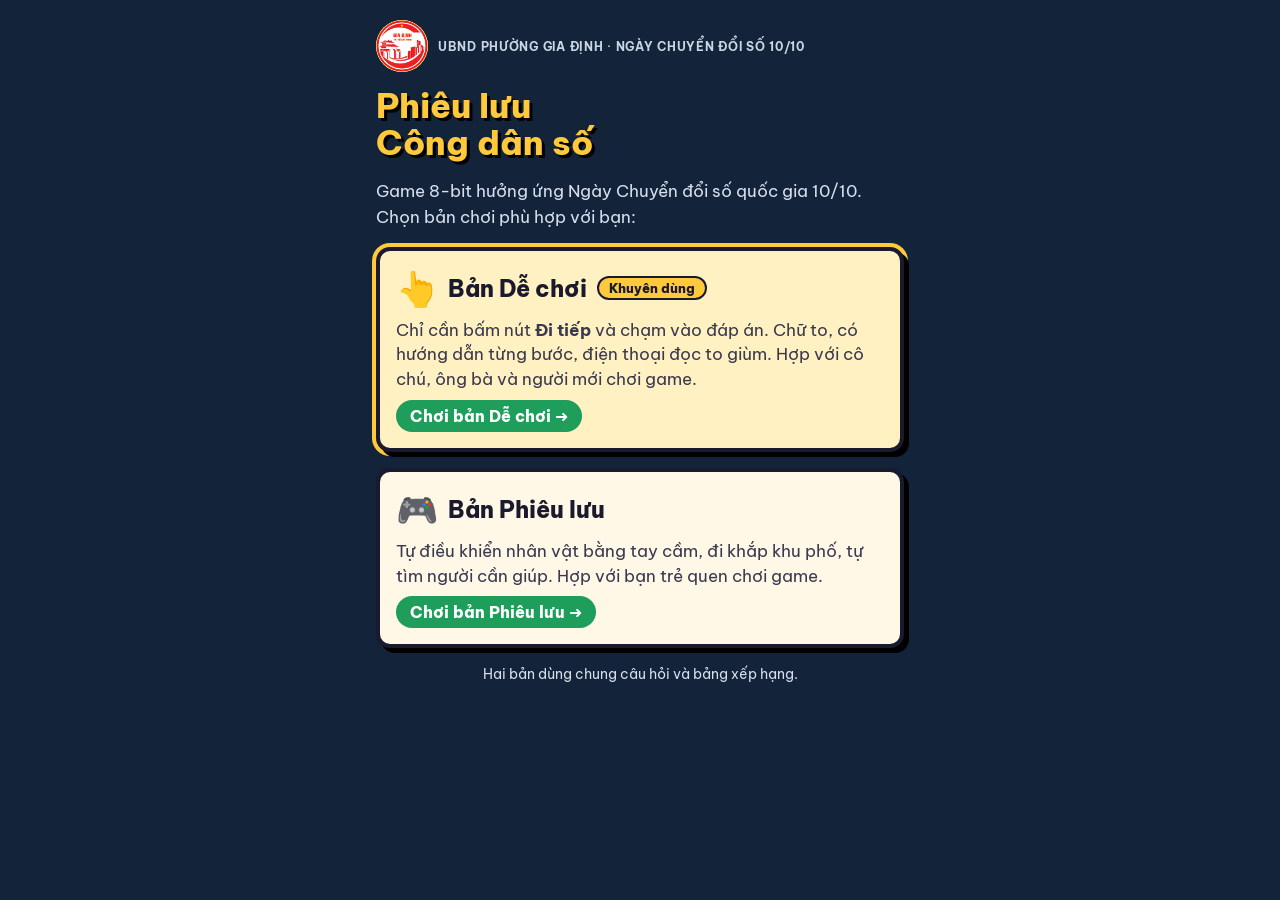
==== commit 9a96ccb2: "Bản Dễ chơi (3 màn, 7 câu/màn), trang chọn bản chơi, tách CSS/JS, tổng đài 1022 Co-Authored-By: Clau" ====
--- a/index.html
+++ b/index.html
@@ -2,740 +2,10 @@
 <html lang="vi">
 <head>
 <meta charset="utf-8">
-<meta name="viewport" content="width=device-width, initial-scale=1, viewport-fit=cover">
-<title>Hành trình Công dân số</title>
-<link rel="icon" href="[data-uri]">
-<link rel="preconnect" href="https://fonts.googleapis.com">
-<link rel="preconnect" href="https://fonts.gstatic.com" crossorigin>
-<link rel="stylesheet" href="https://fonts.googleapis.com/css2?family=Baloo+2:wght@600;700;800&family=Be+Vietnam+Pro:wght@400;500;600;700&display=swap">
-<style>
-/* Bố cục: một thẻ trung tâm như "tấm vé hành trình", 3 trạm nối bằng đường chấm; mọi màn hình nằm trong thẻ, bảng thi đua bên dưới. */
-:root{
-  --bg:#EAF4FB; --card:#FFFFFF; --ink:#16324F; --muted:#557089; --line:#CFE2F0;
-  --sea:#5BA8D8; --sea-deep:#2C6E9E; --sea-soft:#D6EBF8; --sand:#FFE7B8; --coral:#F29B82;
-  --ok:#2E9E6B; --ok-soft:#DDF3E8; --bad:#D0563F; --bad-soft:#FBE3DD;
-  --f-display:"Baloo 2","Be Vietnam Pro",system-ui,sans-serif;
-  --f-body:"Be Vietnam Pro",system-ui,-apple-system,"Segoe UI",Roboto,sans-serif;
-}
-@media (prefers-color-scheme: dark){:root:not([data-theme="light"]){
-  --bg:#0E1C2A; --card:#15283B; --ink:#E3EEF7; --muted:#9DB5CA; --line:#27425C;
-  --sea:#7CC0EA; --sea-deep:#A9D6F3; --sea-soft:#1D3A55; --sand:#4A3B1C; --coral:#F2A48D;
-  --ok:#6AD3A0; --ok-soft:#173A2B; --bad:#F08A74; --bad-soft:#3E2019; color-scheme:dark}}
-:root[data-theme="dark"]{
-  --bg:#0E1C2A; --card:#15283B; --ink:#E3EEF7; --muted:#9DB5CA; --line:#27425C;
-  --sea:#7CC0EA; --sea-deep:#A9D6F3; --sea-soft:#1D3A55; --sand:#4A3B1C; --coral:#F2A48D;
-  --ok:#6AD3A0; --ok-soft:#173A2B; --bad:#F08A74; --bad-soft:#3E2019; color-scheme:dark}
-
-*{box-sizing:border-box}
-[hidden]{display:none!important}
-body{margin:0;background:var(--bg);color:var(--ink);font-family:var(--f-body);font-size:18px;line-height:1.55}
-.wrap{max-width:640px;margin:0 auto;padding-inline:16px;padding-block:20px 48px;display:grid;gap:20px}
-h1,h2,h3{font-family:var(--f-display);line-height:1.15;margin:0;text-wrap:balance}
-p{margin:0}
-:focus-visible{outline:3px solid var(--coral);outline-offset:2px}
-
-.masthead{display:grid;gap:4px;text-align:left}
-.eyebrow{font-size:.78rem;letter-spacing:.08em;text-transform:uppercase;color:var(--sea-deep);font-weight:700}
-.masthead h1{font-size:2.3rem;color:var(--sea-deep)}
-.masthead p{color:var(--muted)}
-.brand{display:flex;align-items:center;gap:12px}
-.brand img{width:64px;height:64px;flex:none;border-radius:50%;box-shadow:0 4px 14px -6px rgba(44,110,158,.5)}
-
-/* Trạm */
-.route{display:flex;align-items:center;gap:0;padding-block:4px}
-.stop{display:grid;justify-items:center;gap:4px;flex:none;width:84px;text-align:center;font-size:.78rem;color:var(--muted);font-weight:600}
-.dot{width:40px;height:40px;border-radius:50%;background:var(--card);border:3px solid var(--line);display:grid;place-items:center;font-family:var(--f-display);font-weight:800;color:var(--muted)}
-.stop.on .dot{border-color:var(--sea);color:var(--sea-deep);background:var(--sea-soft)}
-.stop.done .dot{border-color:var(--ok);background:var(--ok);color:var(--card)}
-.path{flex:1;min-width:12px;height:0;border-top:3px dotted var(--line);margin-bottom:22px}
-.path.done{border-color:var(--ok)}
-
-/* Thuyền nhỏ chạy trên lộ trình */
-.route{position:relative;padding-top:40px}
-#boat{position:absolute;top:0;left:0;width:48px;height:40px;transform:translateX(var(--bx,20px));transition:transform 1.5s cubic-bezier(.45,.05,.25,1);pointer-events:none}
-#boat svg,.voyage .ship svg{display:block;width:100%;height:100%;animation:bob 1.6s ease-in-out infinite}
-.hull{fill:var(--coral)} .sail{fill:var(--card);stroke:var(--sea-deep);stroke-width:2} .flag{fill:var(--sand)} .face{fill:var(--ink)} .cheek{fill:var(--sand)} .mast{stroke:var(--sea-deep);stroke-width:3;stroke-linecap:round}
-@keyframes bob{0%,100%{transform:translateY(0) rotate(-3deg)}50%{transform:translateY(-4px) rotate(3deg)}}
-
-/* Cảnh qua chặng */
-.voyage{position:relative;height:150px;border-radius:18px;overflow:hidden;background:linear-gradient(var(--sea-soft),var(--card))}
-.voyage .sun{position:absolute;right:26px;top:18px;width:38px;height:38px;border-radius:50%;background:var(--sand);box-shadow:0 0 0 8px color-mix(in srgb,var(--sand) 45%,transparent)}
-.voyage .wave{position:absolute;left:0;right:0;height:46px;background:radial-gradient(circle at 20px -8px,transparent 22px,var(--sea) 23px) 0 0/40px 46px repeat-x;animation:drift 3s linear infinite}
-.voyage .wave.w1{bottom:0;opacity:.9}
-.voyage .wave.w2{bottom:12px;opacity:.45;animation-duration:5s;animation-direction:reverse}
-@keyframes drift{to{background-position:40px 0}}
-.voyage .ship{position:absolute;bottom:26px;left:-70px;width:78px;height:64px;animation:sail 2.6s cubic-bezier(.3,.1,.3,1) forwards}
-@keyframes sail{to{left:calc(100% - 100px)}}
-.voyage .isle{position:absolute;bottom:22px;right:14px;width:74px;height:30px;border-radius:50% 50% 0 0;background:var(--ok)}
-.voyage .isle::after{content:"";position:absolute;left:32px;top:-26px;width:4px;height:28px;background:var(--sea-deep)}
-.voyage .isle::before{content:"";position:absolute;left:36px;top:-26px;width:22px;height:14px;background:var(--coral);clip-path:polygon(0 0,100% 50%,0 100%)}
-.confetti{position:absolute;inset:0;pointer-events:none;overflow:hidden}
-.confetti i{position:absolute;top:-14px;width:9px;height:14px;border-radius:3px;animation:fall 2.4s ease-in forwards}
-@keyframes fall{to{transform:translateY(190px) rotate(540deg);opacity:0}}
-.enter{animation:pop .45s cubic-bezier(.2,.9,.3,1.3)}
-@keyframes pop{from{transform:translateY(14px) scale(.97)}to{transform:none}}
-@media (prefers-reduced-motion: reduce){#boat svg,.voyage .ship svg,.voyage .wave,.confetti i,.enter{animation:none!important}.voyage .ship{animation:none;left:calc(100% - 100px)}#boat{transition:none}}
-
-.card{background:var(--card);border:1px solid var(--line);border-radius:22px;padding:22px;display:grid;gap:16px;box-shadow:0 10px 30px -18px rgba(44,110,158,.45)}
-label.f{display:grid;gap:6px;font-weight:600}
-input[type=text],select{font:inherit;padding:14px 14px;border-radius:14px;border:2px solid var(--line);background:var(--card);color:var(--ink);min-height:54px;width:100%}
-input[type=text]:focus,select:focus{border-color:var(--sea);outline:none}
-.hint{font-size:.85rem;color:var(--muted)}
-.btn{font:inherit;font-family:var(--f-display);font-weight:700;font-size:1.15rem;border:0;border-radius:16px;padding:12px 20px;min-height:56px;background:var(--sea-deep);color:var(--card);cursor:pointer;width:100%}
-.btn.soft{background:var(--sea-soft);color:var(--sea-deep)}
-.btn:disabled{opacity:.45;cursor:not-allowed}
-
-.qhead{display:flex;justify-content:space-between;align-items:center;gap:10px;flex-wrap:wrap}
-.chip{font-size:.8rem;font-weight:700;padding:4px 12px;border-radius:999px;background:var(--sea-soft);color:var(--sea-deep)}
-.progress{height:8px;border-radius:99px;background:var(--sea-soft);overflow:hidden}
-.progress i{display:block;height:100%;background:var(--sea);border-radius:99px;transition:width .3s}
-.scene{background:var(--sand);border-radius:16px;padding:14px 16px;font-size:.98rem;display:grid;gap:4px}
-.scene small{font-weight:700;font-size:.75rem;letter-spacing:.06em;text-transform:uppercase;opacity:.75}
-.q{font-size:1.25rem;font-weight:600;font-family:var(--f-body)}
-.opts{display:grid;gap:10px}
-.opt{font:inherit;text-align:left;padding:14px 16px;border-radius:14px;border:2px solid var(--line);background:var(--card);color:var(--ink);cursor:pointer;min-height:56px}
-.opt:hover:not(:disabled){border-color:var(--sea)}
-.opt.right{border-color:var(--ok);background:var(--ok-soft)}
-.opt.wrong{border-color:var(--bad);background:var(--bad-soft)}
-.opt.picked{border-color:var(--sea);background:var(--sea-soft)}
-.opt:disabled{cursor:default}
-.two{grid-template-columns:1fr 1fr}
-.explain{border-radius:14px;padding:12px 14px;font-size:.95rem}
-.explain.ok{background:var(--ok-soft)}
-.explain.no{background:var(--bad-soft)}
-.order-pool,.order-picked{display:grid;gap:8px}
-.order-picked{min-height:56px;border:2px dashed var(--line);border-radius:14px;padding:8px;counter-reset:s}
-.order-picked .opt{counter-increment:s}
-.order-picked .opt::before{content:counter(s) ". ";font-weight:700;color:var(--sea-deep)}
-
-.end-hero{position:relative}
-.score-big{font-family:var(--f-display);font-size:3.2rem;font-weight:800;color:var(--sea-deep);line-height:1;font-variant-numeric:tabular-nums}
-.cert{width:100%;height:auto;border-radius:12px;border:1px solid var(--line)}
-
-.board{display:grid;gap:8px;margin:0;padding:0;list-style:none;counter-reset:r}
-.board li{display:grid;grid-template-columns:34px 1fr auto;gap:10px;align-items:center;padding:10px 12px;border-radius:12px;background:var(--bg);counter-increment:r}
-.board li::before{content:counter(r);font-family:var(--f-display);font-weight:800;color:var(--sea-deep);text-align:center}
-.board li.me{outline:2px solid var(--sea)}
-.board .n{min-width:0}
-.board .n small{display:block;color:var(--muted);font-size:.8rem}
-.board .p{font-family:var(--f-display);font-weight:800;font-variant-numeric:tabular-nums}
-.bar{height:6px;border-radius:9px;background:var(--sea-soft);margin-top:4px;overflow:hidden}
-.bar i{display:block;height:100%;background:var(--coral)}
-.note{font-size:.85rem;color:var(--muted);background:var(--bg);border-radius:12px;padding:10px 12px}
-footer{font-size:.8rem;color:var(--muted);text-align:center}
-@media (prefers-reduced-motion: reduce){*{transition:none!important}}
-
-/* ====== Bản 2: mini-game ====== */
-.hud{display:flex;align-items:center;gap:8px;flex-wrap:wrap;position:sticky;top:0;z-index:5;background:var(--card);margin:-8px -8px 0;padding:8px;border-radius:14px}
-.hud .chip{flex:none}
-.hud .sp{flex:1}
-.scorepill{font-family:var(--f-display);font-weight:800;font-size:1.15rem;color:var(--sea-deep);font-variant-numeric:tabular-nums;background:var(--sea-soft);border-radius:999px;padding:2px 14px;transition:transform .2s}
-.scorepill.bump{animation:bump .35s}
-@keyframes bump{50%{transform:scale(1.25)}}
-.combo{font-family:var(--f-display);font-weight:800;font-size:.95rem;color:#fff;background:linear-gradient(90deg,#F2994A,#EB5757);border-radius:999px;padding:2px 12px;opacity:0;transform:scale(.6);transition:opacity .2s,transform .2s}
-.combo.on{opacity:1;transform:scale(1)}
-.combo.on.hot{animation:flame .6s ease-in-out infinite alternate}
-@keyframes flame{to{box-shadow:0 0 16px 2px rgba(235,87,87,.6)}}
-.iconbtn{font:inherit;border:2px solid var(--line);background:var(--card);color:var(--ink);border-radius:999px;width:40px;height:40px;display:grid;place-items:center;cursor:pointer;font-size:1rem}
-.float{position:fixed;pointer-events:none;font-family:var(--f-display);font-weight:800;font-size:1.6rem;z-index:50;animation:floatup 1s ease-out forwards;text-shadow:0 2px 0 var(--card)}
-.float.ok{color:var(--ok)} .float.no{color:var(--bad)}
-@keyframes floatup{from{transform:translate(-50%,0) scale(.8);opacity:1}to{transform:translate(-50%,-70px) scale(1.15);opacity:0}}
-.shake{animation:shake .4s}
-@keyframes shake{20%{transform:translateX(-8px)}40%{transform:translateX(8px)}60%{transform:translateX(-5px)}80%{transform:translateX(5px)}}
-.flash-ok{animation:fok .5s} .flash-no{animation:fno .5s}
-@keyframes fok{from{box-shadow:0 0 0 6px var(--ok)}}
-@keyframes fno{from{box-shadow:0 0 0 6px var(--bad)}}
-
-.intro{display:grid;gap:14px;text-align:center;justify-items:center}
-.intro .big{font-size:3rem;line-height:1}
-.intro h2{font-size:1.9rem;color:var(--sea-deep)}
-.intro ul{text-align:left;margin:0;padding-left:1.1em;display:grid;gap:6px;color:var(--muted)}
-.count3{font-family:var(--f-display);font-size:5rem;font-weight:800;color:var(--coral);animation:cnt .8s ease-out}
-@keyframes cnt{from{transform:scale(2.2);opacity:0}to{transform:scale(1);opacity:1}}
-
-/* Chặng 1: quẹt thẻ */
-.deck{position:relative;height:290px;touch-action:pan-y;user-select:none}
-.deck .ghost{position:absolute;inset:14px 18px -8px;border-radius:24px;background:var(--sea-soft);transform:rotate(-3deg)}
-.swipe{position:absolute;inset:0;border-radius:24px;background:linear-gradient(160deg,var(--card),var(--sea-soft));border:2px solid var(--line);display:grid;place-items:center;padding:34px 22px 64px;text-align:center;font-size:1.2rem;font-weight:600;cursor:grab;touch-action:none;box-shadow:0 14px 30px -18px rgba(22,50,79,.5);animation:dealin .35s cubic-bezier(.2,.9,.3,1.2)}
-@keyframes dealin{from{transform:translateY(30px) scale(.9);opacity:0}}
-.swipe.fly{transition:transform .35s ease-in,opacity .35s}
-.swipe .tag{position:absolute;top:14px;left:16px;font-size:.72rem;font-weight:700;letter-spacing:.08em;text-transform:uppercase;color:var(--sea-deep)}
-.stamp{position:absolute;top:18px;font-family:var(--f-display);font-weight:800;font-size:1.6rem;padding:2px 12px;border:4px solid;border-radius:10px;opacity:0}
-.stamp.yes{right:16px;color:var(--ok);transform:rotate(12deg)}
-.stamp.no{left:16px;color:var(--bad);transform:rotate(-12deg)}
-.timer{height:10px;border-radius:99px;background:var(--sea-soft);overflow:hidden}
-.timer i{display:block;height:100%;width:100%;background:linear-gradient(90deg,var(--ok),#F2C94C,var(--bad));background-size:300% 100%;transform-origin:left}
-.timer.run i{animation:tick var(--t,12s) linear forwards}
-@keyframes tick{from{transform:scaleX(1);background-position:0 0}to{transform:scaleX(0);background-position:100% 0}}
-.yn{display:grid;grid-template-columns:1fr 1fr;gap:10px}
-.btn.no{background:var(--bad)} .btn.yes{background:var(--ok)}
-.fb{border-radius:14px;padding:10px 14px;font-size:.95rem;min-height:3.2em}
-.fb.ok{background:var(--ok-soft)} .fb.no{background:var(--bad-soft)}
-.fb:empty{background:transparent}
-
-/* Chặng 2: điện thoại */
-.phone{margin:0 auto;width:min(100%,330px);border-radius:38px;background:#111;padding:12px;box-shadow:0 18px 40px -20px rgba(0,0,0,.7)}
-.phone.buzz{animation:buzz .5s}
-@keyframes buzz{10%,50%,90%{transform:translateX(-3px) rotate(-1deg)}30%,70%{transform:translateX(3px) rotate(1deg)}}
-.screen{border-radius:28px;min-height:330px;background:linear-gradient(170deg,#1f3b57,#0f2236);color:#fff;padding:14px 12px 16px;display:grid;align-content:start;gap:10px;position:relative;overflow:hidden}
-.sbar{display:flex;justify-content:space-between;font-size:.72rem;opacity:.8;padding:0 8px}
-.notif{background:rgba(255,255,255,.95);color:#16324F;border-radius:18px;padding:12px 14px;display:grid;gap:6px;animation:drop .5s cubic-bezier(.2,.9,.3,1.3)}
-@keyframes drop{from{transform:translateY(-120%);opacity:0}}
-.notif .app{display:flex;align-items:center;gap:8px;font-size:.75rem;font-weight:700;color:#557089;text-transform:uppercase;letter-spacing:.05em}
-.notif .app b{width:22px;height:22px;border-radius:6px;display:grid;place-items:center;color:#fff;font-size:.7rem}
-.notif .from{font-weight:700;font-size:1rem}
-.notif .msg{font-size:1rem;line-height:1.6}
-.callbox{display:grid;justify-items:center;gap:6px;padding:10px 0;text-align:center;animation:drop .5s}
-.callbox .av{width:74px;height:74px;border-radius:50%;background:linear-gradient(135deg,#F29B82,#F2C94C);display:grid;place-items:center;font-family:var(--f-display);font-weight:800;font-size:1.8rem;color:#16324F;animation:ring 1.2s ease-out infinite}
-@keyframes ring{0%{box-shadow:0 0 0 0 rgba(255,255,255,.5)}100%{box-shadow:0 0 0 22px rgba(255,255,255,0)}}
-.callbox .who{font-weight:700;font-size:1.1rem}
-.callbox .sub{font-size:.8rem;opacity:.75}
-.bubble{background:rgba(255,255,255,.95);color:#16324F;border-radius:16px 16px 16px 4px;padding:10px 12px;font-size:1rem;line-height:1.6;animation:drop .5s}
-.seg{border-radius:6px;padding:1px 2px;cursor:pointer;transition:background .2s;-webkit-tap-highlight-color:transparent}
-.seg:hover{background:rgba(91,168,216,.18)}
-.seg.found,.seg.reveal{background:#FBE3DD;color:#B03A22;outline:2px solid #D0563F}
-.seg.found::after,.seg.reveal::after{content:attr(data-f);display:inline-block;margin-left:4px;vertical-align:1px;white-space:nowrap;background:#D0563F;color:#fff;font-size:.68rem;font-weight:700;padding:1px 6px;border-radius:6px;z-index:2;animation:pop .3s}
-.seg.nope{animation:shake .35s}
-.seg.done{cursor:default}
-.scan{font-size:.9rem;color:var(--muted);text-align:center}
-.scan b{color:var(--coral)}
-.verdict{display:grid;grid-template-columns:1fr 1fr;gap:10px}
-.stampbig{position:absolute;inset:0;display:grid;place-items:center;pointer-events:none}
-.stampbig span{font-family:var(--f-display);font-weight:800;font-size:2.2rem;padding:4px 18px;border:5px solid;border-radius:14px;transform:rotate(-12deg);background:rgba(255,255,255,.9);animation:slam .35s cubic-bezier(.2,.9,.3,1.4)}
-.swipe .stampbig{inset:auto 0 16px 0;display:flex;justify-content:center}
-.swipe .stampbig span{font-size:1.5rem;background:var(--card)}
-@keyframes slam{from{transform:rotate(-12deg) scale(2.4);opacity:0}}
-
-/* Chặng 3: khiên */
-.arena{position:relative;height:250px;border-radius:20px;background:radial-gradient(circle at 50% 110%,var(--sea-soft) 0 45%,transparent 46%),linear-gradient(var(--bg),var(--card));overflow:hidden;border:1px solid var(--line)}
-.hero{position:absolute;left:50%;bottom:14px;transform:translateX(-50%);width:70px;height:70px;border-radius:50%;background:var(--sea-deep);display:grid;place-items:center;color:#fff;font-family:var(--f-display);font-weight:800;font-size:.8rem;text-align:center;line-height:1.1}
-.hero::before{content:"";position:absolute;inset:-16px;border-radius:50%;border:4px solid transparent}
-.hero.guard::before{border-color:var(--ok);background:color-mix(in srgb,var(--ok) 18%,transparent);animation:guard .6s ease-out}
-.hero.hit{animation:shake .4s;background:var(--bad)}
-@keyframes guard{from{transform:scale(.4);opacity:0}}
-.attack{position:absolute;left:50%;top:10px;width:min(86%,420px);transform:translateX(-50%);background:var(--card);border:2px solid var(--bad);color:var(--ink);border-radius:16px;padding:10px 12px;font-size:.98rem;font-weight:600;text-align:center;box-shadow:0 10px 24px -14px rgba(208,86,63,.7)}
-.attack small{display:block;color:var(--bad);font-size:.72rem;letter-spacing:.08em;text-transform:uppercase;font-weight:800}
-.attack.go{animation:approach var(--t,12s) linear forwards}
-@keyframes approach{to{top:110px}}
-.attack.blocked{animation:burst .5s ease-out forwards}
-@keyframes burst{to{transform:translateX(-50%) scale(1.3);opacity:0;filter:blur(2px)}}
-.attack.through{animation:none;top:110px;border-style:dashed}
-.shields{display:grid;gap:10px}
-.shield{font:inherit;font-weight:600;text-align:left;display:flex;gap:10px;align-items:center;padding:12px 14px;border-radius:14px;border:2px solid var(--line);background:var(--card);color:var(--ink);cursor:pointer;min-height:56px}
-.shield::before{content:"";flex:none;width:26px;height:30px;background:var(--sea);clip-path:polygon(50% 0,100% 18%,92% 62%,50% 100%,8% 62%,0 18%)}
-.shield:hover:not(:disabled){border-color:var(--sea)}
-.shield.right{border-color:var(--ok);background:var(--ok-soft)} .shield.right::before{background:var(--ok)}
-.shield.wrong{border-color:var(--bad);background:var(--bad-soft)} .shield.wrong::before{background:var(--bad)}
-.shield:disabled{cursor:default}
-
-/* Danh hiệu */
-.badge{display:grid;justify-items:center;gap:8px;text-align:center;perspective:800px}
-.medal{width:150px;height:150px;animation:flipin 1s cubic-bezier(.2,.9,.3,1.2)}
-@keyframes flipin{from{transform:rotateY(540deg) scale(.3);opacity:0}}
-.badge .lbl{font-size:.8rem;font-weight:700;letter-spacing:.08em;text-transform:uppercase;color:var(--muted)}
-.badge h2{font-size:2rem;color:var(--coral)}
-.statrow{display:grid;grid-template-columns:repeat(3,1fr);gap:8px}
-.stat{background:var(--bg);border-radius:14px;padding:10px 6px;text-align:center}
-.stat b{display:block;font-family:var(--f-display);font-size:1.4rem;color:var(--sea-deep);font-variant-numeric:tabular-nums}
-.stat span{font-size:.75rem;color:var(--muted)}
-@media (prefers-reduced-motion: reduce){.swipe,.notif,.bubble,.callbox,.medal,.stampbig span,.count3,.float{animation:none!important}.attack.go{animation-duration:0s}}
-
-</style>
+<meta name="viewport" content="width=device-width, initial-scale=1">
+<title>Phiêu lưu Công dân số</title>
+<meta http-equiv="refresh" content="0; url=phieuluu.html">
+<script>location.replace("phieuluu.html"+location.search)</script>
 </head>
-<body>
-
-<div class="wrap">
-  <header class="masthead">
-    <div class="brand">
-      <img id="logo" src="[data-uri]" alt="Logo phường Gia Định, TP. Hồ Chí Minh" width="64" height="64">
-      <span class="eyebrow">UBND phường Gia Định · Ngày Chuyển đổi số quốc gia 10/10</span>
-    </div>
-    <h1>Hành trình Công dân số</h1>
-    <p>Chơi ngay trên điện thoại, chỉ khoảng 5 phút: quẹt thẻ, soi tin nhắn lừa đảo, giơ khiên chặn kẻ gian. Nhận danh hiệu riêng và ghi điểm cho khu phố của bạn!</p>
-  </header>
-
-  <nav class="route" aria-label="Các chặng">
-    <div id="boat"><svg viewBox="0 0 60 50" aria-hidden="true"><line class="mast" x1="30" y1="6" x2="30" y2="34"/><path class="flag" d="M30 4 L42 8 L30 12Z"/><path class="sail" d="M32 12 L50 32 L32 32Z"/><path class="sail" d="M28 14 L14 32 L28 32Z"/><path class="hull" d="M6 34 H54 Q50 46 40 47 H20 Q10 46 6 34Z"/><circle class="face" cx="23" cy="40" r="1.8"/><circle class="face" cx="37" cy="40" r="1.8"/><path d="M27 42 Q30 45 33 42" fill="none" stroke="var(--ink)" stroke-width="1.6" stroke-linecap="round"/><circle class="cheek" cx="18" cy="42.5" r="2"/><circle class="cheek" cx="42" cy="42.5" r="2"/></svg></div>
-    <div class="stop" id="st-0"><span class="dot">1</span>Quẹt nhanh</div>
-    <span class="path" id="pa-0"></span>
-    <div class="stop" id="st-1"><span class="dot">2</span>Soi điện thoại</div>
-    <span class="path" id="pa-1"></span>
-    <div class="stop" id="st-2"><span class="dot">3</span>Khiên bảo vệ</div>
-  </nav>
-
-  <!-- Màn bắt đầu -->
-  <section class="card" id="scr-start">
-    <h2>Chào bạn!</h2>
-    <p class="hint">3 mini-game siêu nhanh: <b>quẹt thẻ</b>, <b>soi điện thoại</b>, <b>giơ khiên chặn kẻ gian</b>. Cuối hành trình, bạn nhận <b>danh hiệu riêng</b> và ảnh chứng nhận để khoe lên Facebook.</p>
-    <label class="f" for="name">Tên hiển thị trên chứng nhận
-      <input type="text" id="name" maxlength="40" placeholder="Ví dụ: Nguyễn Văn An" autocomplete="off">
-    </label>
-    <label class="f" for="kp">Bạn ở khu phố nào?
-      <select id="kp"></select>
-    </label>
-    <p class="hint">Chúng tôi không thu thập số điện thoại hay thông tin cá nhân. Tên chỉ dùng để in lên chứng nhận của bạn.</p>
-    <button class="btn" id="go" type="button">Bắt đầu hành trình</button>
-  </section>
-
-  <!-- Màn chơi -->
-  <section class="card" id="scr-play" hidden>
-    <div class="hud">
-      <span class="chip" id="hud-stage"></span>
-      <span class="combo" id="hud-combo">COMBO x2</span>
-      <span class="sp"></span>
-      <span class="scorepill" id="hud-score">0</span>
-      <button class="iconbtn" id="snd" type="button" aria-label="Tắt âm thanh" title="Bật/tắt âm thanh">♪</button>
-    </div>
-    <div id="play"></div>
-  </section>
-
-
-  <!-- Màn qua trạm -->
-  <section class="card" id="scr-stage" hidden>
-    <div class="voyage" id="voyage"><span class="sun"></span><span class="isle"></span><div class="ship"><svg viewBox="0 0 60 50" aria-hidden="true"><line class="mast" x1="30" y1="6" x2="30" y2="34"/><path class="flag" d="M30 4 L42 8 L30 12Z"/><path class="sail" d="M32 12 L50 32 L32 32Z"/><path class="sail" d="M28 14 L14 32 L28 32Z"/><path class="hull" d="M6 34 H54 Q50 46 40 47 H20 Q10 46 6 34Z"/><circle class="face" cx="23" cy="40" r="1.8"/><circle class="face" cx="37" cy="40" r="1.8"/><path d="M27 42 Q30 45 33 42" fill="none" stroke="var(--ink)" stroke-width="1.6" stroke-linecap="round"/><circle class="cheek" cx="18" cy="42.5" r="2"/><circle class="cheek" cx="42" cy="42.5" r="2"/></svg></div><span class="wave w2"></span><span class="wave w1"></span><div class="confetti" id="conf-s"></div></div>
-    <span class="chip" id="sg-chip"></span>
-    <h2 id="sg-title"></h2>
-    <p id="sg-text"></p>
-    <button class="btn" id="sg-next" type="button">Sang chặng tiếp theo</button>
-  </section>
-
-  <!-- Màn kết thúc -->
-  <section class="card end-hero" id="scr-end" hidden>
-    <div class="confetti" id="conf-e"></div>
-    <div class="badge">
-      <span class="lbl">Danh hiệu của bạn</span>
-      <div id="medal"></div>
-      <h2 id="end-title"></h2>
-      <p id="end-msg"></p>
-    </div>
-    <div class="statrow">
-      <div class="stat"><b id="end-score">0</b><span id="end-max">điểm</span></div>
-      <div class="stat"><b id="end-combo">0</b><span>combo dài nhất</span></div>
-      <div class="stat"><b id="end-flags">0</b><span>dấu hiệu lừa soi ra</span></div>
-    </div>
-    <canvas id="cv" width="1200" height="840" hidden></canvas>
-    <img id="cert" class="cert" alt="Chứng nhận hoàn thành Hành trình Công dân số">
-    <p class="hint" id="save-hint">Trên điện thoại: nhấn giữ vào ảnh để lưu, rồi chia sẻ lên Facebook kèm #CongDanSoGiaDinh và thách bạn bè vượt điểm của bạn!</p>
-    <button class="btn" id="save" type="button" hidden>Lưu ảnh chứng nhận</button>
-    <button class="btn soft" id="again" type="button">Chơi lại để nâng điểm</button>
-  </section>
-
-
-
-  <section class="card" id="board-card">
-    <div class="qhead"><h3>Bảng thi đua khu phố</h3><span class="chip" id="board-mode">Đang tải</span></div>
-    <ol class="board" id="board"></ol>
-    <p class="note" id="board-note">Đang kết nối bảng thi đua…</p>
-  </section>
-
-  <footer>Ủy ban nhân dân phường Gia Định hưởng ứng Ngày Chuyển đổi số quốc gia 10/10/2026</footer>
-</div>
-
-<script>
-/* ===== Nội dung ===== */
-const STAGES=[
- {name:"Quẹt nhanh",how:["Mỗi thẻ là một câu về dịch vụ số.","Quẹt PHẢI nếu ĐÚNG, quẹt TRÁI nếu SAI (hoặc bấm nút).","Có đồng hồ đếm ngược. Trả lời đúng liên tiếp để ăn COMBO!"],done:"Tay nhanh, đầu chắc! Bạn đã nắm vững kiến thức số."},
- {name:"Soi điện thoại",how:["Tin nhắn, email, cuộc gọi sẽ lần lượt hiện lên điện thoại.","Chạm vào những chỗ đáng ngờ để soi (+5 điểm mỗi dấu hiệu).","Rồi quyết định: CHẶN hay AN TOÀN?"],done:"Mắt tinh lắm! Kẻ gian khó lừa được bạn."},
- {name:"Khiên bảo vệ",how:["Kẻ gian tung đòn tấn công, lao dần về phía bạn.","Chọn đúng KHIÊN để chặn trước khi hết giờ.","Cuối chặng có nhiệm vụ đặc biệt!"],done:"Bạn đã sẵn sàng dùng dịch vụ số an toàn."}
-];
-const CARDS=[
- {t:"Tài khoản định danh điện tử mức 2 dùng được đầy đủ tiện ích trên VNeID.",a:true,e:"Mức 2 được Công an thu nhận ảnh chân dung, vân tay trực tiếp nên dùng được đầy đủ tiện ích."},
- {t:"Trang web có hình quốc huy trên đầu trang chắc chắn là trang của cơ quan nhà nước.",a:false,e:"Quốc huy có thể bị làm giả. Hãy xem tên miền: trang nhà nước kết thúc bằng .gov.vn."},
- {t:"Dịch vụ công \"toàn trình\" là từ nộp hồ sơ, nộp phí đến nhận kết quả đều làm trên mạng.",a:true,e:"Đúng vậy, làm trọn vẹn trên mạng, không phải mang bản giấy lên phường."},
- {t:"Ảnh chụp chữ ký tay dán vào văn bản có giá trị như chữ ký số.",a:false,e:"Ảnh chữ ký ai cũng sao chép được. Chữ ký số xác thực được người ký và phát hiện nếu văn bản bị sửa."},
- {t:"Bằng lái xe, thẻ BHYT đã tích hợp trên VNeID có giá trị như bản giấy khi xuất trình.",a:true,e:"Giấy tờ đã tích hợp và hiển thị trên VNeID có giá trị như xuất trình bản giấy."},
- {t:"Làm tài khoản định danh điện tử mức 2 phải trả phí.",a:false,e:"Cấp tài khoản định danh điện tử là miễn phí."},
- {t:"Có thể tra cứu tiến độ hồ sơ trực tuyến bằng mã hồ sơ.",a:true,e:"Nhớ lưu mã hồ sơ sau khi nộp để tra cứu bất cứ lúc nào."},
- {t:"Cán bộ phường có thể gọi điện, yêu cầu bạn cài ứng dụng qua đường link để làm hồ sơ.",a:false,e:"Cơ quan nhà nước không yêu cầu cài ứng dụng qua link gửi riêng. Chỉ cài ứng dụng từ CH Play hoặc App Store."}
-];
-const F=(t,f)=>({t,f});
-const PHONE=[
- {kind:"sms",app:"Tin nhắn",col:"#2E9E6B",from:"NGANHANG",scam:true,
-  segs:["Quý khách cần cập nhật sinh trắc học ",F("trước 17h hôm nay","Hối thúc gấp")," để tránh ",F("bị khóa tài khoản","Đe dọa"),". Truy cập: ",F("nganhang-sinhtrachoc.com","Link lạ")],
-  e:"Kẻ gian có thể giả tên thương hiệu để tin nhắn chen vào luồng tin thật. Ngân hàng không gửi link bắt cập nhật sinh trắc học. Hãy làm trong ứng dụng chính thức."},
- {kind:"email",app:"Email",col:"#2C6E9E",from:"Cổng Dịch vụ công",scam:true,
-  segs:["Gửi từ: ",F("thongbao@dvc-hoso.com","Địa chỉ lạ"),". Hồ sơ của bạn đã bị trả lại. Bấm Xem chi tiết để bổ sung: ",F("dichvucong.gov.vn.xacthuc-hoso.com","Tên miền giả")],
-  e:"Hãy đọc phần cuối tên miền: ở đây là xacthuc-hoso.com, chữ gov.vn đứng trước chỉ để đánh lừa."},
- {kind:"app",app:"VNeID",col:"#D0563F",from:"Thông báo hồ sơ",scam:false,ctx:"Bối cảnh: bạn vừa nộp hồ sơ trên Cổng Dịch vụ công.",
-  segs:["Hồ sơ của bạn đã được tiếp nhận. ","Mã hồ sơ: G01-261010-0012. ","Theo dõi tiến độ trong mục Dịch vụ công của ứng dụng."],
-  e:"Thông báo đến từ ứng dụng chính thức, khớp với việc bạn vừa làm, không kèm link lạ và không đòi mật khẩu hay tiền."},
- {kind:"call",who:"Con trai",sub:"Cuộc gọi video Messenger · hình hơi giật, giọng hơi lạ",av:"C",scam:true,
-  segs:["Mẹ ơi con đang ",F("cấp cứu","Tạo hoảng loạn"),", mẹ ",F("chuyển gấp 20 triệu","Đòi tiền gấp")," vào tài khoản bạn con nhé, ",F("đừng nói với ai","Cô lập nạn nhân"),". Con tắt máy đây!"],
-  e:"Kẻ gian có thể giả mặt, giả giọng (deepfake). Hãy gọi lại vào số điện thoại quen để xác minh trước khi chuyển tiền."},
- {kind:"zalo",app:"Zalo",col:"#0068FF",from:"Ban điều hành khu phố",scam:false,
-  segs:["Nhắc bà con: hồ sơ, thủ tục chỉ nộp trên Cổng Dịch vụ công hoặc ứng dụng VNeID. ","Phường không thu tiền qua tin nhắn. ","Có thắc mắc, bà con liên hệ trực tiếp Bộ phận Một cửa của phường."],
-  e:"Tin nhắc nhở không có link, không đòi tiền hay mã OTP, và hướng bà con đến kênh chính thức."},
- {kind:"call",who:"0909 *** 123",sub:"Tự xưng nhân viên điện lực · cuộc gọi thoại",av:"?",scam:true,
-  segs:["Nhà anh chị đang nợ tiền điện, ",F("tối nay sẽ cắt điện","Đe dọa"),". Anh chị ",F("cài ứng dụng qua link","Link cài app lạ")," em gửi qua Zalo để thanh toán ngay nhé."],
-  e:"Cài ứng dụng từ link lạ có thể bị chiếm quyền điện thoại và tài khoản ngân hàng. Hãy tra cứu, thanh toán tiền điện trong ứng dụng chính thức."}
-];
-const ATTACKS=[
- {tag:"Tấn công tài khoản",t:"Kẻ gian đã có mật khẩu Facebook của bạn và đang đăng nhập!",a:"Bật xác thực hai lớp",e:"Có mật khẩu nhưng thiếu lớp xác thực thứ hai, kẻ gian vẫn không vào được."},
- {tag:"Bẫy chuyển nhầm",t:"5 triệu \"chuyển nhầm\" vào tài khoản bạn, rồi có người gọi đòi chuyển trả sang tài khoản khác.",a:"Báo ngân hàng tra soát",e:"Đừng tự chuyển trả. Để ngân hàng xử lý theo quy trình tra soát."},
- {tag:"QR dán đè",t:"Mã QR ở quầy hàng có thể đã bị dán đè bằng mã của kẻ gian.",a:"Kiểm tra tên người nhận",e:"Luôn xem tên người nhận hiện trên ứng dụng ngân hàng trước khi xác nhận."},
- {tag:"Xin ảnh căn cước",t:"Tin nhắn: \"Gửi ảnh 2 mặt căn cước để nhận quà tri ân khách hàng!\"",a:"Không gửi giấy tờ cho người lạ",e:"Ảnh căn cước có thể bị dùng để mở tài khoản, vay tiền đứng tên bạn."},
- {tag:"Xin mã OTP",t:"Người lạ gọi: \"Em gửi nhầm mã OTP vào máy anh, đọc lại giúp em với!\"",a:"Không đọc mã OTP cho ai",e:"OTP là chìa khóa tài khoản. Không ai có quyền xin mã này, kể cả người tự xưng nhân viên ngân hàng."}
-];
-const DECOYS=["Làm theo cho nhanh","Chuyển tiền để xong chuyện","Đổi hình đại diện"];
-const SHIELDS=ATTACKS.map(a=>a.a).concat(DECOYS);
-const ORDER={q:"Nhiệm vụ cuối: sắp xếp đúng thứ tự nộp hồ sơ trực tuyến",o:["Đăng nhập bằng tài khoản VNeID","Chọn thủ tục cần làm","Điền thông tin, đính kèm giấy tờ","Nộp hồ sơ và lưu mã hồ sơ","Theo dõi và nhận kết quả"],e:"Nhớ lưu mã hồ sơ để tra cứu tiến độ."};
-
-const P=10,CB=5,FP=5,T1=12,T3=12;
-const NFLAGS=PHONE.reduce((n,m)=>n+m.segs.filter(s=>s.f).length,0);
-const NANS=CARDS.length+PHONE.length+ATTACKS.length+1;
-const MAX=NANS*P+Math.max(0,NANS-2)*CB+NFLAGS*FP;
-
-/* ===== Tiện ích ===== */
-const $=id=>document.getElementById(id);
-const esc=s=>String(s).replace(/[&<>"]/g,c=>({"&":"&amp;","<":"&lt;",">":"&gt;",'"':"&quot;"}[c]));
-const shuffle=a=>{for(let i=a.length-1;i>0;i--){const j=Math.random()*(i+1)|0;[a[i],a[j]]=[a[j],a[i]]}return a};
-/* 50 khu phố theo Nghị quyết số 12/NQ-HĐND ngày 22/6/2026 của HĐND phường Gia Định */
-const KP_SO=[1,2,4,5,6,8,9,10,11,12,13,16,17,20,21,22,23,24,25,26,27,28,29,30,31,32,33,35,37,39,40,41,43,44,45,47,48,49,51,52,53,54,55,56,57,58,59,60,61,62];
-$("kp").innerHTML='<option value="">Chọn khu phố</option>'+KP_SO.map(n=>`<option value="kp${String(n).padStart(2,"0")}">Khu phố ${n}</option>`).join("");
-const kpName=v=>/^kp\d+$/.test(v)?"Khu phố "+parseInt(v.slice(2),10):v;
-const play=$("play");
-
-let st={};
-function reset(){st={s:0,score:0,combo:0,best:0,flags:0,name:$("name").value.trim(),kp:$("kp").value,stat:[{ok:0,n:0},{ok:0,n:0},{ok:0,n:0}]}}
-function show(id){["scr-start","scr-play","scr-stage","scr-end"].forEach(s=>$(s).hidden=s!==id);const el=$(id);el.classList.remove("enter");void el.offsetWidth;el.classList.add("enter");el.scrollIntoView({block:"start"})}
-let boatAt=0;
-function moveBoat(k){boatAt=k;const s=$("st-"+k);$("boat").style.setProperty("--bx",(s.offsetLeft+s.offsetWidth/2-24)+"px")}
-addEventListener("resize",()=>moveBoat(boatAt));
-const CONF=["var(--coral)","var(--sea)","var(--sand)","var(--ok)","var(--sea-deep)"];
-function confetti(id,n=26){const c=$(id);c.innerHTML=Array.from({length:n},(_,i)=>`<i style="left:${Math.random()*100}%;background:${CONF[i%5]};animation-delay:${(Math.random()*.6).toFixed(2)}s;transform:rotate(${Math.random()*180}deg)"></i>`).join("")}
-function replay(el){el.style.animation="none";void el.offsetWidth;el.style.animation=""}
-function route(cur,allDone){
-  for(let k=0;k<3;k++){const el=$("st-"+k);el.classList.toggle("on",k===cur&&!allDone);el.classList.toggle("done",allDone||k<cur)}
-  for(let k=0;k<2;k++)$("pa-"+k).classList.toggle("done",allDone||k<cur);
-  moveBoat(allDone?2:cur);
-}
-route(0,false);
-
-/* Âm thanh, rung, hiệu ứng */
-let AC=null,soundOn=true;
-function beep(kind){
-  if(!soundOn)return;
-  try{
-    AC=AC||new (window.AudioContext||window.webkitAudioContext)();
-    const seq={ok:[660,880],no:[240,170],tap:[520],flag:[880,1175],go:[440],win:[523,659,784,1047]}[kind]||[520];
-    seq.forEach((f,i)=>{const o=AC.createOscillator(),g=AC.createGain(),t=AC.currentTime+i*.09;
-      o.type=kind==="no"?"sawtooth":"triangle";o.frequency.value=f;
-      g.gain.setValueAtTime(.0001,t);g.gain.exponentialRampToValueAtTime(.12,t+.02);g.gain.exponentialRampToValueAtTime(.0001,t+.2);
-      o.connect(g).connect(AC.destination);o.start(t);o.stop(t+.22)});
-  }catch(e){}
-}
-$("snd").onclick=()=>{soundOn=!soundOn;$("snd").textContent=soundOn?"♪":"×";$("snd").setAttribute("aria-label",soundOn?"Tắt âm thanh":"Bật âm thanh");if(soundOn)beep("tap")};
-const vib=p=>{try{navigator.vibrate&&navigator.vibrate(p)}catch(e){}};
-function floatAt(el,text,ok){
-  const r=el.getBoundingClientRect(),f=document.createElement("div");
-  f.className="float "+(ok?"ok":"no");f.textContent=text;
-  f.style.left=(r.left+r.width/2)+"px";f.style.top=(r.top+Math.min(r.height/2,40))+"px";
-  document.body.appendChild(f);setTimeout(()=>f.remove(),1000);
-}
-function focusPlay(){const r=$("scr-play").getBoundingClientRect();if(r.top<-4||r.top>140)$("scr-play").scrollIntoView({block:"start"})}
-function fx(el,cls){el.classList.remove(cls);void el.offsetWidth;el.classList.add(cls)}
-function hud(){
-  const s=$("hud-score");s.textContent=st.score;fx(s,"bump");
-  const c=$("hud-combo");c.classList.toggle("on",st.combo>=2);c.classList.toggle("hot",st.combo>=3);
-  c.textContent=st.combo>=3?"COMBO x"+st.combo+" · +"+CB:"COMBO x"+st.combo;
-}
-function award(ok,el){
-  const S=st.stat[st.s];S.n++;
-  let pts=0;
-  if(ok){S.ok++;st.combo++;st.best=Math.max(st.best,st.combo);pts=P+(st.combo>=3?CB:0);st.score+=pts;beep("ok");vib(40);floatAt(el,"+"+pts,true);fx($("scr-play"),"flash-ok")}
-  else{st.combo=0;beep("no");vib([120,60,120]);floatAt(el,"Ôi, sai rồi!",false);fx($("scr-play"),"shake")}
-  hud();return pts;
-}
-let keyH=null;
-addEventListener("keydown",e=>{if(keyH)keyH(e)});
-function nextBtn(label,fn,auto){
-  const b=document.createElement("button");b.className="btn";b.type="button";b.textContent=label;
-  let t=auto?setTimeout(()=>b.click(),auto):null;
-  b.onclick=()=>{clearTimeout(t);b.onclick=null;fn()};
-  return b;
-}
-
-/* ===== Luồng chơi ===== */
-$("kp").addEventListener("change",()=>{$("go").disabled=!$("kp").value});
-$("go").disabled=true;
-$("go").addEventListener("click",()=>{reset();hud();intro(0)});
-
-function intro(s){
-  st.s=s;route(s,false);show("scr-play");keyH=null;
-  $("hud-stage").textContent="Chặng "+(s+1)+" · "+STAGES[s].name;
-  play.innerHTML=`<div class="intro"><div class="count3" style="animation:none;color:var(--sea-deep)">${s+1}</div><h2>${STAGES[s].name}</h2><ul>${STAGES[s].how.map(h=>`<li>${esc(h)}</li>`).join("")}</ul></div>`;
-  play.firstChild.appendChild(nextBtn("Sẵn sàng!",()=>countdown(()=>[g1,g2,g3][s]())));
-}
-function countdown(fn){
-  let n=3;const tick=()=>{
-    if(n===0){beep("win");return fn()}
-    play.innerHTML=`<div class="intro"><div class="count3">${n}</div><p class="hint">Chuẩn bị…</p></div>`;beep("go");n--;setTimeout(tick,650);
-  };tick();
-}
-function stageDone(s){
-  keyH=null;
-  if(s>=2)return end();
-  show("scr-stage");replay($("voyage").querySelector(".ship"));confetti("conf-s");beep("win");
-  setTimeout(()=>route(s+1,false),350);
-  const S=st.stat[s];
-  $("sg-chip").textContent="Xong chặng "+(s+1)+" · đúng "+S.ok+"/"+S.n;
-  $("sg-title").textContent=STAGES[s].name;
-  $("sg-text").textContent=STAGES[s].done+" Điểm hiện tại: "+st.score+".";
-}
-$("sg-next").addEventListener("click",()=>intro(st.s+1));
-$("again").addEventListener("click",()=>{route(0,false);show("scr-start")});
-
-/* Chặng 1: quẹt thẻ */
-function g1(){
-  const deck=shuffle(CARDS.slice());let i=0;
-  const draw=()=>{
-    if(i>=deck.length)return stageDone(0);
-    const c=deck[i];
-    play.innerHTML=`<p class="scan">Thẻ ${i+1}/${deck.length} · <b>← SAI</b> &nbsp;|&nbsp; <b>ĐÚNG →</b></p>
-      <div class="deck" id="dk"><div class="ghost"></div><div class="swipe" id="sw"><span class="tag">Đúng hay sai?</span><span class="stamp no">SAI</span><span class="stamp yes">ĐÚNG</span><p>${esc(c.t)}</p></div></div>
-      <div class="timer run" id="tm" style="--t:${T1}s"><i></i></div>
-      <div class="yn" id="yn"><button class="btn no" type="button" id="bn">← Sai</button><button class="btn yes" type="button" id="by">Đúng →</button></div>
-      <div class="fb" id="fb"></div>`;
-    focusPlay();const sw=$("sw");let done=false;
-    const tm=setTimeout(()=>answer(null),T1*1000);
-    function answer(v){
-      if(done)return;done=true;clearTimeout(tm);keyH=null;
-      $("tm").querySelector("i").style.animationPlayState="paused";
-      const ok=v===c.a,dir=v===null?0:(v?1:-1);
-      if(dir)sw.querySelector(dir>0?".yes":".no").style.opacity=1;
-      sw.classList.add("fly");
-      sw.style.transform=dir?`translateX(${dir*130}%) rotate(${dir*22}deg)`:"scale(.92)";
-      if(dir)sw.style.opacity=0;
-      award(ok,$("dk"));
-      setTimeout(()=>{const col=c.a?"#2E9E6B":"#D0563F";$("dk").innerHTML=`<div class="ghost"></div><div class="swipe"><span class="tag">Đáp án</span><p>${esc(c.t)}</p><div class="stampbig"><span style="color:${col};border-color:${col}">${c.a?"ĐÚNG":"SAI"}</span></div></div>`},380);
-      const fb=$("fb");fb.className="fb "+(ok?"ok":"no");
-      fb.innerHTML=`<strong>${v===null?"Hết giờ! ":""}${ok?"Chính xác!":"Chưa đúng."}</strong> Đáp án: <b>${c.a?"ĐÚNG":"SAI"}</b>. ${esc(c.e)}`;
-      $("yn").replaceWith(nextBtn(i+1<deck.length?"Thẻ tiếp theo":"Hoàn thành chặng",()=>{i++;draw()},9000));
-    }
-    $("bn").onclick=()=>answer(false);$("by").onclick=()=>answer(true);
-    keyH=e=>{if(e.key==="ArrowLeft")answer(false);if(e.key==="ArrowRight")answer(true)};
-    let x0=null,dx=0;
-    sw.onpointerdown=e=>{if(done)return;x0=e.clientX;dx=0;sw.setPointerCapture(e.pointerId);sw.style.transition="none"};
-    sw.onpointermove=e=>{if(x0===null)return;dx=e.clientX-x0;sw.style.transform=`translateX(${dx}px) rotate(${dx/14}deg)`;sw.querySelector(".yes").style.opacity=Math.max(0,dx/100);sw.querySelector(".no").style.opacity=Math.max(0,-dx/100)};
-    sw.onpointerup=sw.onpointercancel=()=>{if(x0===null)return;x0=null;sw.style.transition="";
-      if(Math.abs(dx)>80)answer(dx>0);else{sw.style.transform="";sw.querySelectorAll(".stamp").forEach(s=>s.style.opacity=0)}};
-  };
-  draw();
-}
-
-/* Chặng 2: soi điện thoại */
-function msgHTML(m){
-  const segs=m.segs.map((s,k)=>typeof s==="string"?`<span class="seg" data-k="${k}">${esc(s)}</span>`:`<span class="seg" data-k="${k}" data-f="${esc(s.f)}">${esc(s.t)}</span>`).join("");
-  if(m.kind==="call")return `<div class="callbox"><div class="av">${esc(m.av)}</div><div class="who">${esc(m.who)}</div><div class="sub">${esc(m.sub)}</div></div><div class="bubble">${segs}</div>`;
-  return `<div class="notif"><div class="app"><b style="background:${m.col}">${esc(m.app[0])}</b>${esc(m.app)} · bây giờ</div><div class="from">${esc(m.from)}</div><div class="msg">${segs}</div></div>`;
-}
-function g2(){
-  let i=0;
-  const draw=()=>{
-    if(i>=PHONE.length)return stageDone(1);
-    const m=PHONE[i];let found=0,decided=false;
-    const now=new Date(),hh=String(now.getHours()).padStart(2,"0")+":"+String(now.getMinutes()).padStart(2,"0");
-    play.innerHTML=`<p class="scan">Tin ${i+1}/${PHONE.length} · chạm vào <b>chỗ đáng ngờ</b> (nếu có), rồi quyết định</p>
-      ${m.ctx?`<div class="scene"><small>Tình huống</small>${esc(m.ctx)}</div>`:""}
-      <div class="phone buzz" id="ph"><div class="screen" id="scr"><div class="sbar"><span>${hh}</span><span>4G ▮▮▮</span></div>${msgHTML(m)}</div></div>
-      <p class="scan" id="fc">Đã soi ra: <b>0</b> dấu hiệu</p>
-      <div class="verdict" id="vd"><button class="btn no" type="button" data-v="1">Chặn &amp; báo cáo</button><button class="btn yes" type="button" data-v="0">An toàn</button></div>
-      <div class="fb" id="fb"></div>`;
-    focusPlay();vib([80,60,80]);beep("tap");
-    play.querySelectorAll(".seg").forEach(el=>el.onclick=()=>{
-      if(decided||el.classList.contains("found"))return;
-      if(el.dataset.f){el.classList.add("found");found++;st.flags++;st.score+=FP;hud();beep("flag");vib(30);floatAt(el,"+"+FP,true);
-        $("fc").innerHTML=`Đã soi ra: <b>${found}</b> dấu hiệu`}
-      else fx(el,"nope");
-    });
-    $("vd").querySelectorAll("button").forEach(b=>b.onclick=()=>{
-      if(decided)return;decided=true;
-      const ok=(b.dataset.v==="1")===m.scam;
-      award(ok,b);
-      play.querySelectorAll(".seg").forEach(el=>{el.classList.add("done");if(el.dataset.f&&!el.classList.contains("found"))el.classList.add("reveal")});
-      const sb=document.createElement("div");sb.className="stampbig";
-      sb.innerHTML=`<span style="color:${m.scam?"#D0563F":"#2E9E6B"};border-color:${m.scam?"#D0563F":"#2E9E6B"}">${m.scam?"LỪA ĐẢO":"AN TOÀN"}</span>`;
-      $("scr").appendChild(sb);
-      const fb=$("fb");fb.className="fb "+(ok?"ok":"no");
-      const miss=m.segs.filter(s=>s.f).length-found;
-      fb.innerHTML=`<strong>${ok?"Chuẩn!":"Chưa đúng."}</strong> ${esc(m.e)}${m.scam&&miss>0?` <em>(Bạn bỏ sót ${miss} dấu hiệu, đã được đánh dấu đỏ.)</em>`:""}`;
-      $("vd").replaceWith(nextBtn(i+1<PHONE.length?"Tin tiếp theo":"Hoàn thành chặng",()=>{i++;draw()}));
-    });
-  };
-  draw();
-}
-
-/* Chặng 3: khiên bảo vệ */
-function g3(){
-  let i=0;
-  const draw=()=>{
-    if(i>=ATTACKS.length)return gOrder();
-    const a=ATTACKS[i];
-    const opts=shuffle([a.a,...shuffle(SHIELDS.filter(x=>x!==a.a)).slice(0,2)]);
-    play.innerHTML=`<p class="scan">Đòn ${i+1}/${ATTACKS.length} · chọn <b>khiên đúng</b> trước khi đòn tấn công chạm tới bạn!</p>
-      <div class="arena"><div class="attack go" id="atk" style="--t:${T3}s"><small>${esc(a.tag)}</small>${esc(a.t)}</div><div class="hero" id="hero">BẠN</div></div>
-      <div class="timer run" id="tm" style="--t:${T3}s"><i></i></div>
-      <div class="shields" id="sh">${opts.map((o,k)=>`<button class="shield" type="button" data-k="${k}">${esc(o)}</button>`).join("")}</div>
-      <div class="fb" id="fb"></div>`;
-    focusPlay();let done=false;const tm=setTimeout(()=>resolve(null),T3*1000);
-    function resolve(k){
-      if(done)return;done=true;clearTimeout(tm);
-      $("tm").querySelector("i").style.animationPlayState="paused";
-      const atk=$("atk"),hero=$("hero");atk.style.top=getComputedStyle(atk).top;atk.classList.remove("go");
-      const ok=k!==null&&opts[k]===a.a;
-      $("sh").querySelectorAll("button").forEach(b=>{b.disabled=true;if(opts[+b.dataset.k]===a.a)b.classList.add("right");else if(+b.dataset.k===k)b.classList.add("wrong")});
-      if(ok){atk.classList.add("blocked");hero.classList.add("guard")}else{atk.style.top="";atk.classList.add("through");hero.classList.add("hit")}
-      award(ok,hero);
-      const fb=$("fb");fb.className="fb "+(ok?"ok":"no");
-      fb.innerHTML=`<strong>${k===null?"Hết giờ! ":""}${ok?"Chặn thành công!":"Khiên đúng là: "+esc(a.a)+"."}</strong> ${esc(a.e)}`;
-      fb.after(nextBtn(i+1<ATTACKS.length?"Đòn tiếp theo":"Sang nhiệm vụ cuối",()=>{i++;draw()}));
-    }
-    $("sh").querySelectorAll("button").forEach(b=>b.onclick=()=>resolve(+b.dataset.k));
-  };
-  draw();
-}
-function gOrder(){
-  const q=ORDER;const pool=shuffle(q.o.map((t,k)=>({t,k})));let picked=[];
-  play.innerHTML=`<div class="scene"><small>Nhiệm vụ đặc biệt</small>${esc(q.q)}</div>
-    <p class="hint">Chạm lần lượt theo thứ tự đúng. Chạm lại vào bước đã chọn để bỏ.</p>
-    <div class="order-picked" id="op"></div><div class="order-pool" id="ol"></div>
-    <button class="btn" id="ocheck" type="button" disabled>Kiểm tra</button><div class="fb" id="fb"></div>`;
-  const draw=()=>{
-    $("op").innerHTML=picked.map(p=>`<button class="opt picked" type="button" data-k="${p.k}">${esc(p.t)}</button>`).join("");
-    $("ol").innerHTML=pool.filter(p=>!picked.includes(p)).map(p=>`<button class="opt" type="button" data-k="${p.k}">${esc(p.t)}</button>`).join("");
-    $("ocheck").disabled=picked.length!==q.o.length;
-    $("op").querySelectorAll("button").forEach(b=>b.onclick=()=>{picked=picked.filter(p=>p.k!=b.dataset.k);draw()});
-    $("ol").querySelectorAll("button").forEach(b=>b.onclick=()=>{beep("tap");picked.push(pool.find(p=>p.k==b.dataset.k));draw()});
-  };
-  draw();focusPlay();
-  $("ocheck").onclick=()=>{
-    const ok=picked.every((p,k)=>p.k===k);
-    $("op").querySelectorAll("button").forEach((b,k)=>{b.disabled=true;b.classList.remove("picked");b.classList.add(picked[k].k===k?"right":"wrong")});
-    award(ok,$("ocheck"));
-    const fb=$("fb");fb.className="fb "+(ok?"ok":"no");
-    fb.innerHTML=`<strong>${ok?"Hoàn hảo!":"Chưa đúng."}</strong> ${ok?"":"Thứ tự đúng: "+esc(q.o.join(" → "))+". "}${esc(q.e)}`;
-    $("ocheck").replaceWith(nextBtn("Xem danh hiệu của bạn",()=>stageDone(2)));
-  };
-}
-
-/* ===== Danh hiệu ===== */
-const TITLES={
- kc:{n:"Công dân số Kim cương",m:"Không kẻ gian nào qua mặt được bạn. Chia sẻ ngay để cả khu phố cùng lên hạng!",c:"#2C6E9E",i:'<path d="M75 50 L84 70 L106 72 L89 86 L95 108 L75 96 L55 108 L61 86 L44 72 L66 70Z" fill="#fff"/>'},
- tt:{n:"Thám tử soi lừa đảo",m:"Mắt bạn tinh như máy quét: link giả, cuộc gọi lạ đều bị bạn lật tẩy.",c:"#D0563F",i:'<circle cx="70" cy="76" r="18" fill="none" stroke="#fff" stroke-width="7"/><path d="M83 89 L100 106" stroke="#fff" stroke-width="9" stroke-linecap="round"/>'},
- vs:{n:"Vệ sĩ an toàn số",m:"Khiên của bạn luôn giơ đúng lúc. Tài khoản và tiền của bạn được bảo vệ vững chắc.",c:"#2E9E6B",i:'<path d="M75 52 L100 61 L97 88 Q92 104 75 112 Q58 104 53 88 L50 61Z" fill="#fff"/><path d="M64 82 L72 90 L88 72" fill="none" stroke="#2E9E6B" stroke-width="6" stroke-linecap="round" stroke-linejoin="round"/>'},
- bk:{n:"Bách khoa số",m:"VNeID, dịch vụ công, chữ ký số… bạn nắm vững như cán bộ một cửa!",c:"#E08A2E",i:'<path d="M50 60 Q62 55 75 62 Q88 55 100 60 L100 106 Q88 101 75 108 Q62 101 50 106Z" fill="#fff"/><path d="M75 62 L75 108" stroke="#E08A2E" stroke-width="3"/>'},
- tb:{n:"Tân binh số tiềm năng",m:"Khởi đầu tốt! Chơi lại để lên hạng và ghi thêm điểm cho khu phố.",c:"#5BA8D8",i:'<path d="M75 110 L75 80" stroke="#fff" stroke-width="6" stroke-linecap="round"/><path d="M75 84 Q55 82 52 62 Q72 62 75 84Z M75 78 Q80 56 100 54 Q100 76 75 78Z" fill="#fff"/>'}
-};
-function pickTitle(){
-  const r=S=>S.n?S.ok/S.n:0;
-  const r1=r(st.stat[0]),r2=(st.stat[1].ok+st.flags)/(PHONE.length+NFLAGS),r3=r(st.stat[2]),tot=st.score/MAX;
-  if(tot>=.85)return"kc";
-  if(tot<.45)return"tb";
-  const best=Math.max(r1,r2,r3);
-  return r2===best?"tt":r3===best?"vs":"bk";
-}
-function medalSVG(t,size){return `<svg class="medal" viewBox="0 0 150 150" width="${size}" height="${size}" role="img" aria-label="${esc(t.n)}"><path d="M52 4 L68 44 L56 50 L38 12Z" fill="#F29B82"/><path d="M98 4 L82 44 L94 50 L112 12Z" fill="#F29B82"/><circle cx="75" cy="82" r="60" fill="#FFE7B8"/><circle cx="75" cy="82" r="52" fill="${t.c}"/><circle cx="75" cy="82" r="44" fill="none" stroke="#fff" stroke-opacity=".6" stroke-width="2" stroke-dasharray="3 6"/>${t.i}</svg>`}
-
-function end(){
-  route(2,true);show("scr-end");confetti("conf-e",40);beep("win");vib([60,40,60,40,160]);
-  const t=TITLES[pickTitle()];st.title=t.n;
-  $("medal").innerHTML=medalSVG(t,150);
-  $("end-title").textContent=t.n;$("end-title").style.color=t.c;
-  $("end-msg").textContent=t.m;
-  $("end-max").textContent="điểm / "+MAX;
-  $("end-combo").textContent=st.best;
-  $("end-flags").textContent=st.flags+"/"+NFLAGS;
-  const sc=$("end-score");let v=0;const step=Math.max(1,Math.round(st.score/40));
-  const iv=setInterval(()=>{v=Math.min(st.score,v+step);sc.textContent=v;if(v>=st.score)clearInterval(iv)},25);
-  drawCert(t);
-  submitScore();
-}
-
-function wrapText(ctx,text,x,y,maxW,lh){
-  const words=text.split(" ");let line="";
-  for(const w of words){const t=line?line+" "+w:w;if(ctx.measureText(t).width>maxW&&line){ctx.fillText(line,x,y);line=w;y+=lh}else line=t}
-  ctx.fillText(line,x,y);
-}
-async function drawCert(t){
-  try{await document.fonts.ready}catch(e){}
-  const c=$("cv"),x=c.getContext("2d"),W=c.width,H=c.height;
-  x.fillStyle="#EAF4FB";x.fillRect(0,0,W,H);
-  x.fillStyle="#D6EBF8";for(let i=0;i<9;i++){x.beginPath();x.arc(80+i*140,H-40+Math.sin(i)*20,90,0,Math.PI*2);x.fill()}
-  x.fillStyle="#FFFFFF";x.beginPath();x.roundRect(60,50,W-120,H-140,36);x.fill();
-  x.strokeStyle="#5BA8D8";x.lineWidth=4;x.setLineDash([4,12]);x.beginPath();x.roundRect(84,74,W-168,H-188,26);x.stroke();x.setLineDash([]);
-  const lg=$("logo");try{if(!lg.complete)await lg.decode();x.drawImage(lg,112,96,112,112)}catch(e){}
-  x.textAlign="center";x.fillStyle="#2C6E9E";
-  x.font="700 26px 'Be Vietnam Pro', sans-serif";x.fillText("ỦY BAN NHÂN DÂN PHƯỜNG GIA ĐỊNH",W/2,140);
-  x.font="800 70px 'Baloo 2', sans-serif";x.fillText("CHỨNG NHẬN",W/2,230);
-  x.fillStyle="#557089";x.font="500 28px 'Be Vietnam Pro', sans-serif";x.fillText("Hoàn thành Hành trình Công dân số",W/2,280);
-  x.fillStyle="#16324F";x.font="800 60px 'Baloo 2', sans-serif";
-  const nm=st.name||"Công dân số Gia Định";x.font="800 56px 'Baloo 2', sans-serif";wrapText(x,nm,W/2,360,W-260,60);
-  x.fillStyle=t?t.c:"#F29B82";x.font="800 40px 'Baloo 2', sans-serif";x.fillText("★ "+(t?t.n:"")+" ★",W/2,420);
-  x.fillStyle="#557089";x.font="500 28px 'Be Vietnam Pro', sans-serif";x.fillText(kpName(st.kp)+" · phường Gia Định",W/2,465);
-  x.fillStyle="#FFE7B8";x.beginPath();x.roundRect(W/2-220,495,440,100,28);x.fill();
-  x.fillStyle="#2C6E9E";x.font="800 58px 'Baloo 2', sans-serif";x.fillText(st.score+" / "+MAX+" điểm",W/2,565);
-  x.fillStyle="#557089";x.font="500 24px 'Be Vietnam Pro', sans-serif";
-  x.fillText("Hưởng ứng Ngày Chuyển đổi số quốc gia 10/10/2026",W/2,650);
-  x.fillStyle="#16324F";x.font="700 26px 'Be Vietnam Pro', sans-serif";x.fillText("#CongDanSoGiaDinh",W/2,H-50);
-  $("cert").src=c.toDataURL("image/png");
-}
-
-/* Lưu ảnh: dùng khả năng tải xuống nếu có; nếu không, người dùng nhấn giữ ảnh */
-let downloads=null;
-(async()=>{try{downloads=await window.claude?.use?.("downloads")}catch(e){}
-  if(downloads){$("save").hidden=false;}
-  else if(!window.claude){ // chạy như web độc lập
-    $("save").hidden=false;downloads={save:async({filename})=>{const a=document.createElement("a");a.href=$("cert").src;a.download=filename;a.click();return{status:"saved"}}};
-  }
-})();
-$("save").addEventListener("click",async()=>{
-  try{
-    const blob=await new Promise(r=>$("cv").toBlob(r,"image/png"));
-    const res=await downloads.save({filename:"chung-nhan-cong-dan-so.png",data:blob});
-    if(res&&res.status==="saved")$("save-hint").textContent="Đã lưu ảnh chứng nhận.";
-  }catch(e){$("save-hint").textContent="Không lưu được bằng nút này. Hãy nhấn giữ vào ảnh để lưu."}
-});
-
-/* Bảng thi đua */
-let db=null,myId=null,plays=[];
-function renderBoard(){
-  const agg={};
-  plays.forEach(p=>{if(!p.kp)return;(agg[p.kp]=agg[p.kp]||{pts:0,n:0});agg[p.kp].pts+=p.score||0;agg[p.kp].n++;});
-  const rows=Object.entries(agg).sort((a,b)=>b[1].pts-a[1].pts).slice(0,10);
-  const top=rows[0]?rows[0][1].pts:1;
-  $("board").innerHTML=rows.map(([k,v])=>`<li class="${k===st.kp?"me":""}"><span class="n">${esc(kpName(k))}<small>${v.n} người tham gia</small><span class="bar"><i style="width:${Math.round(v.pts/top*100)}%"></i></span></span><span class="p">${v.pts}</span></li>`).join("");
-  if(db){$("board-note").textContent=rows.length?"Điểm mỗi khu phố là tổng điểm cao nhất của từng người chơi thuộc khu phố đó.":"Chưa có lượt chơi nào. Hãy là người đầu tiên ghi điểm cho khu phố của bạn!";}
-}
-(async()=>{
-  try{
-    db=await window.claude?.use?.("db");
-    const user=db?await window.claude.use("user"):null;
-    myId=user?await user.id():null;
-    if(!db||!myId)throw 0;
-    $("board-mode").textContent="Trực tiếp";
-    db.collection("plays").onSnapshot(s=>{plays=s.docs.filter(d=>d.exists).map(d=>d.data());renderBoard()},()=>{$("board-note").textContent="Bảng thi đua tạm thời không cập nhật được."});
-  }catch(e){
-    db=null;$("board-mode").textContent="Chế độ thử";
-    $("board-note").textContent="Bảng thi đua chung sẽ hoạt động khi web được đưa lên trang chính thức của phường. Hiện chỉ hiển thị kết quả của bạn trên máy này.";
-    try{plays=JSON.parse(localStorage.getItem("hanhtrinh-local")||"[]")}catch(_){plays=[]}
-    renderBoard();
-  }
-})();
-async function submitScore(){
-  if(!st.kp)return;
-  if(db&&myId){
-    try{
-      const ref=db.doc("plays/"+myId);const cur=await ref.get();
-      const old=cur.exists?cur.data():null;
-      if(!old||old.kp!==st.kp||st.score>(old.score||0)) await ref.set({kp:st.kp,score:Math.max(st.score,old&&old.kp===st.kp?old.score||0:0),at:new Date().toISOString()});
-    }catch(e){$("board-note").textContent="Chưa ghi được điểm của bạn lên bảng thi đua."}
-  }else{
-    const i=plays.findIndex(p=>p.me);const rec={me:true,kp:st.kp,score:st.score};
-    if(i<0)plays.push(rec);else if(plays[i].kp!==st.kp||st.score>plays[i].score)plays[i]=rec;
-    try{localStorage.setItem("hanhtrinh-local",JSON.stringify(plays))}catch(_){}
-    renderBoard();
-  }
-}
-</script>
-</body>
+<body><p><a href="phieuluu.html">Vào game Phiêu lưu Công dân số</a></p></body>
 </html>
